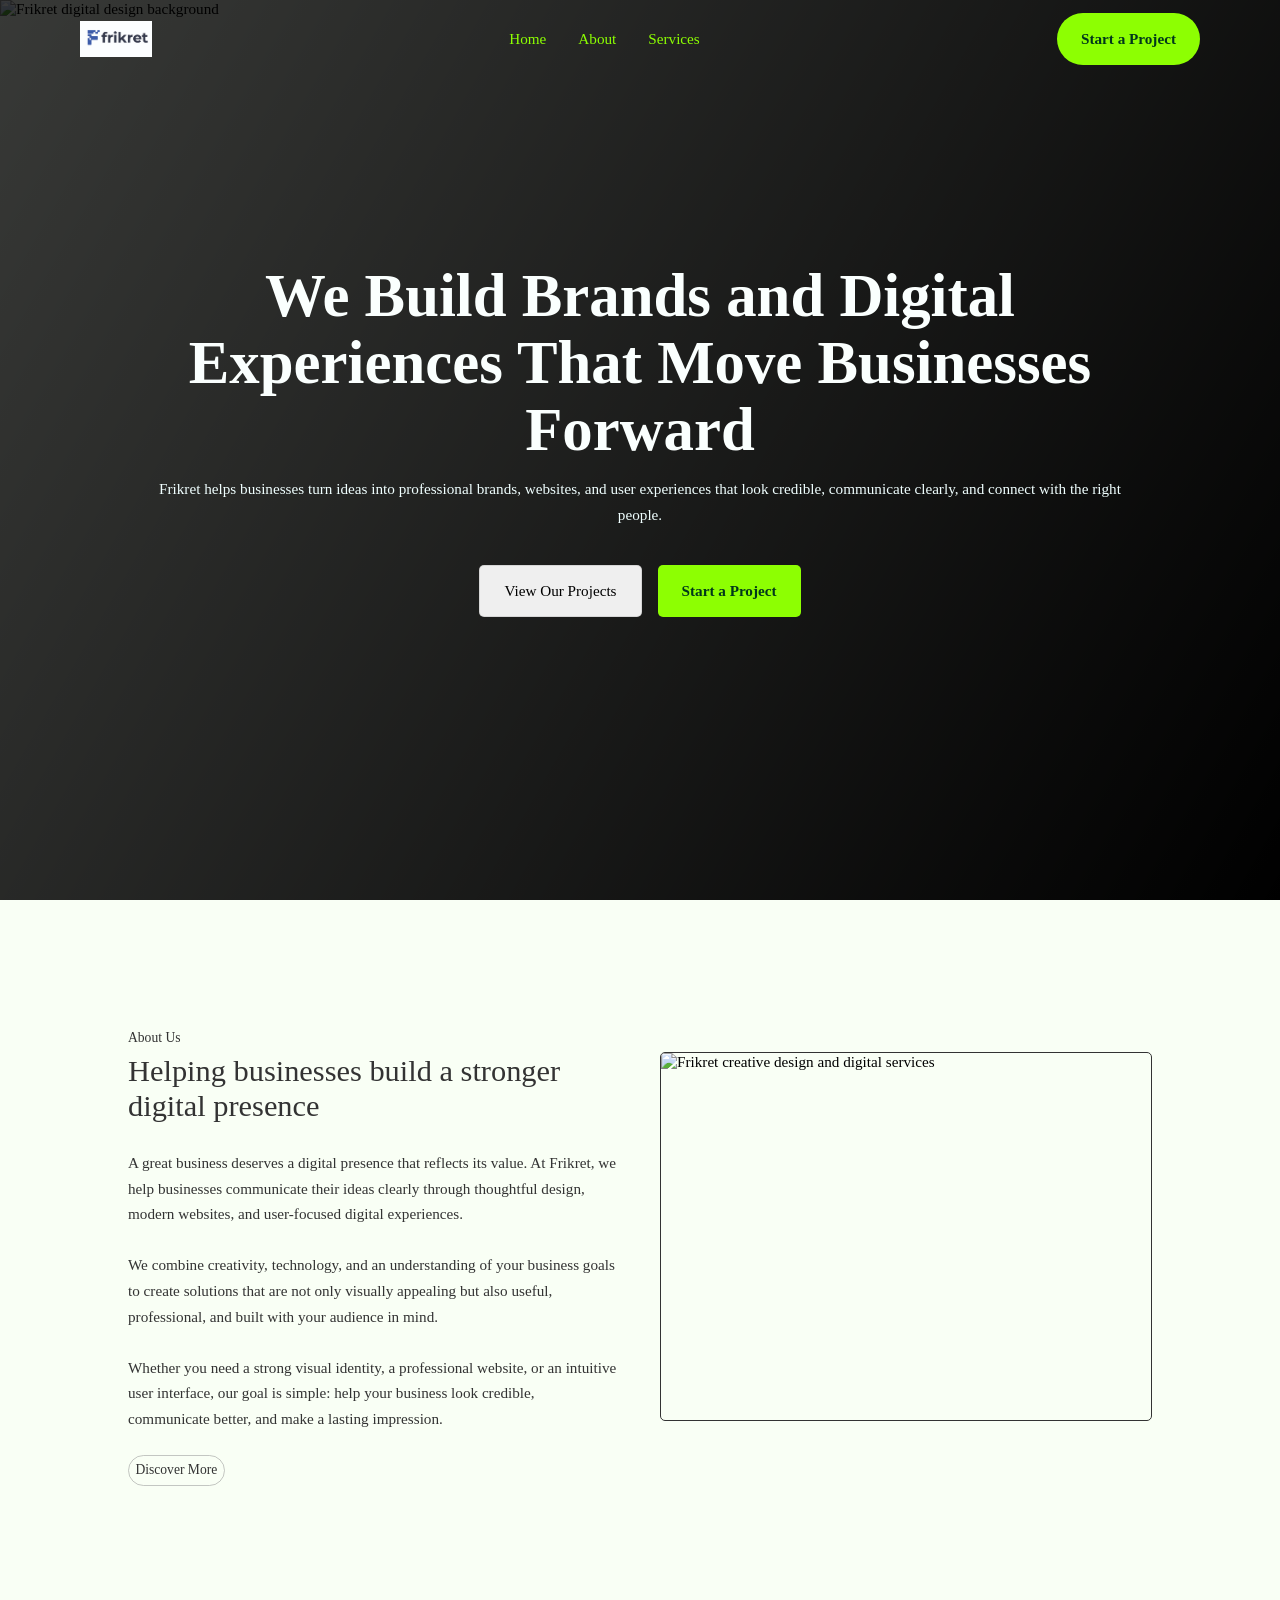
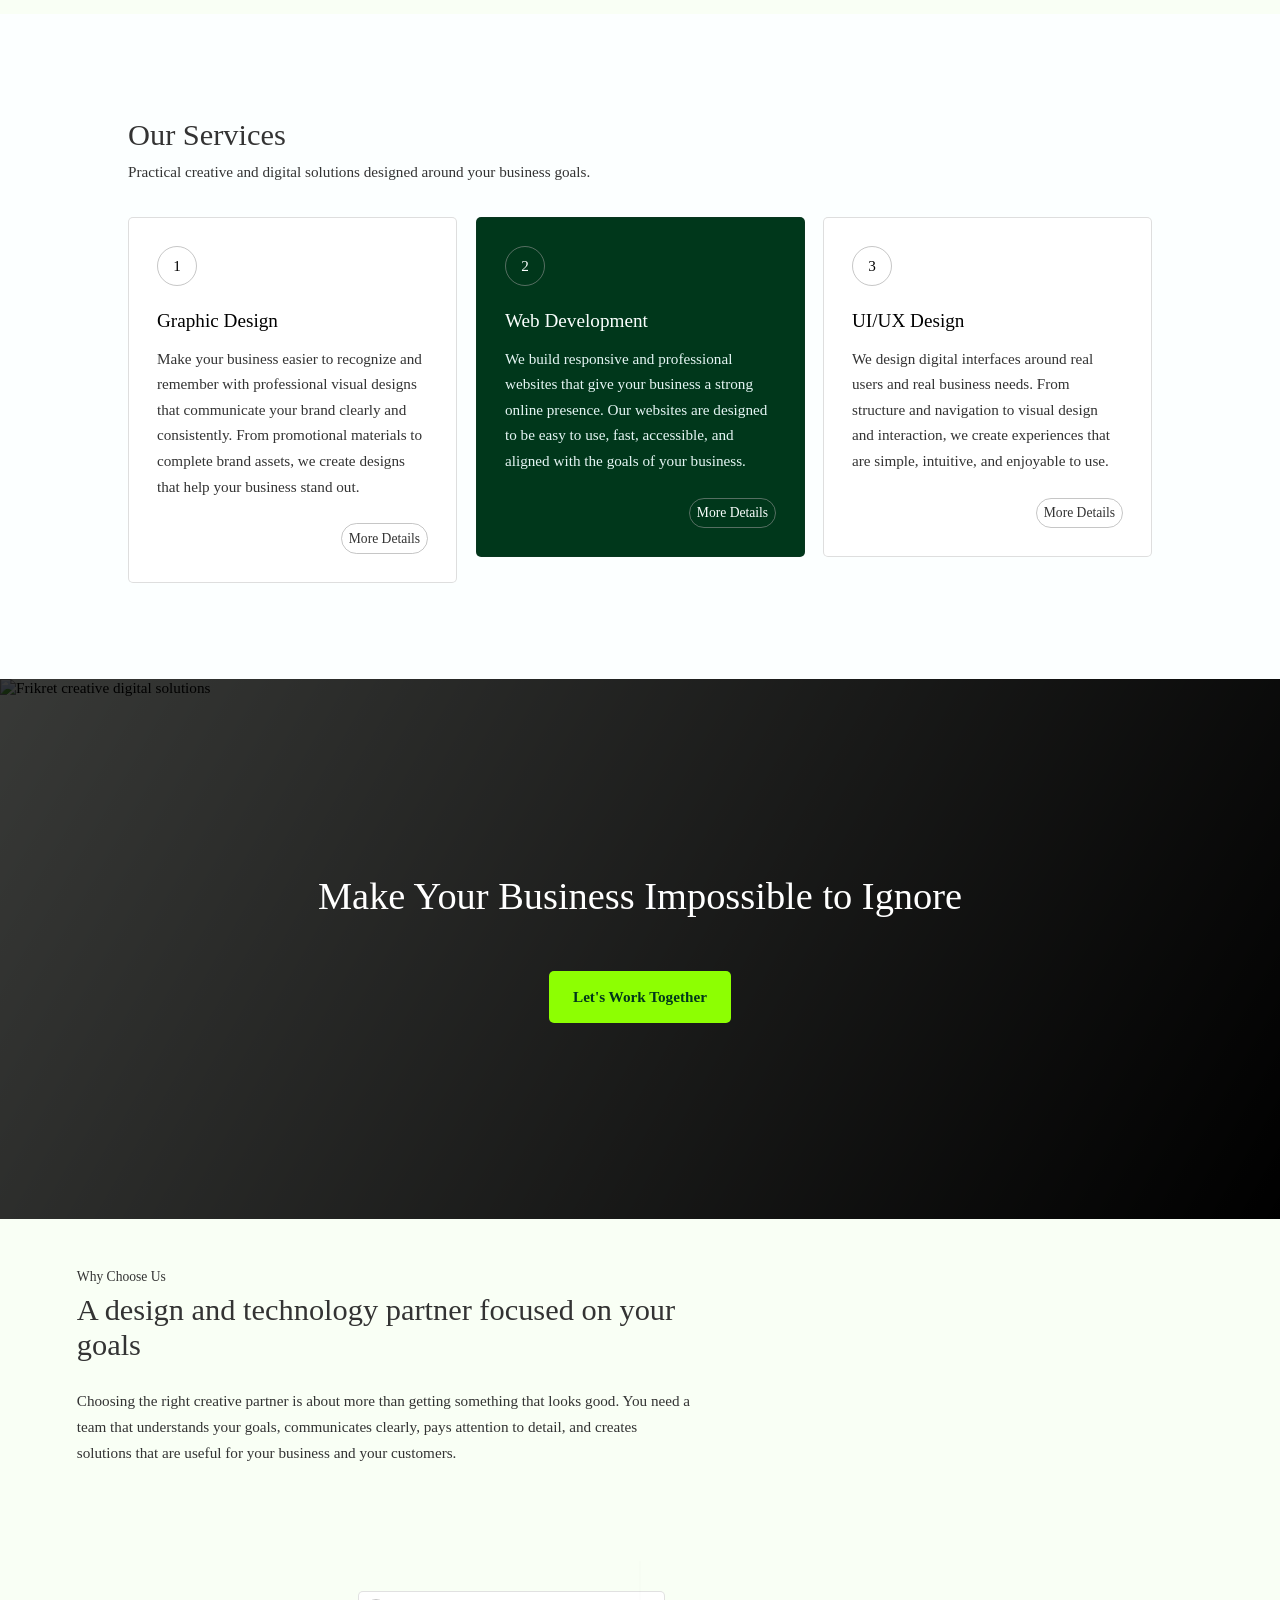
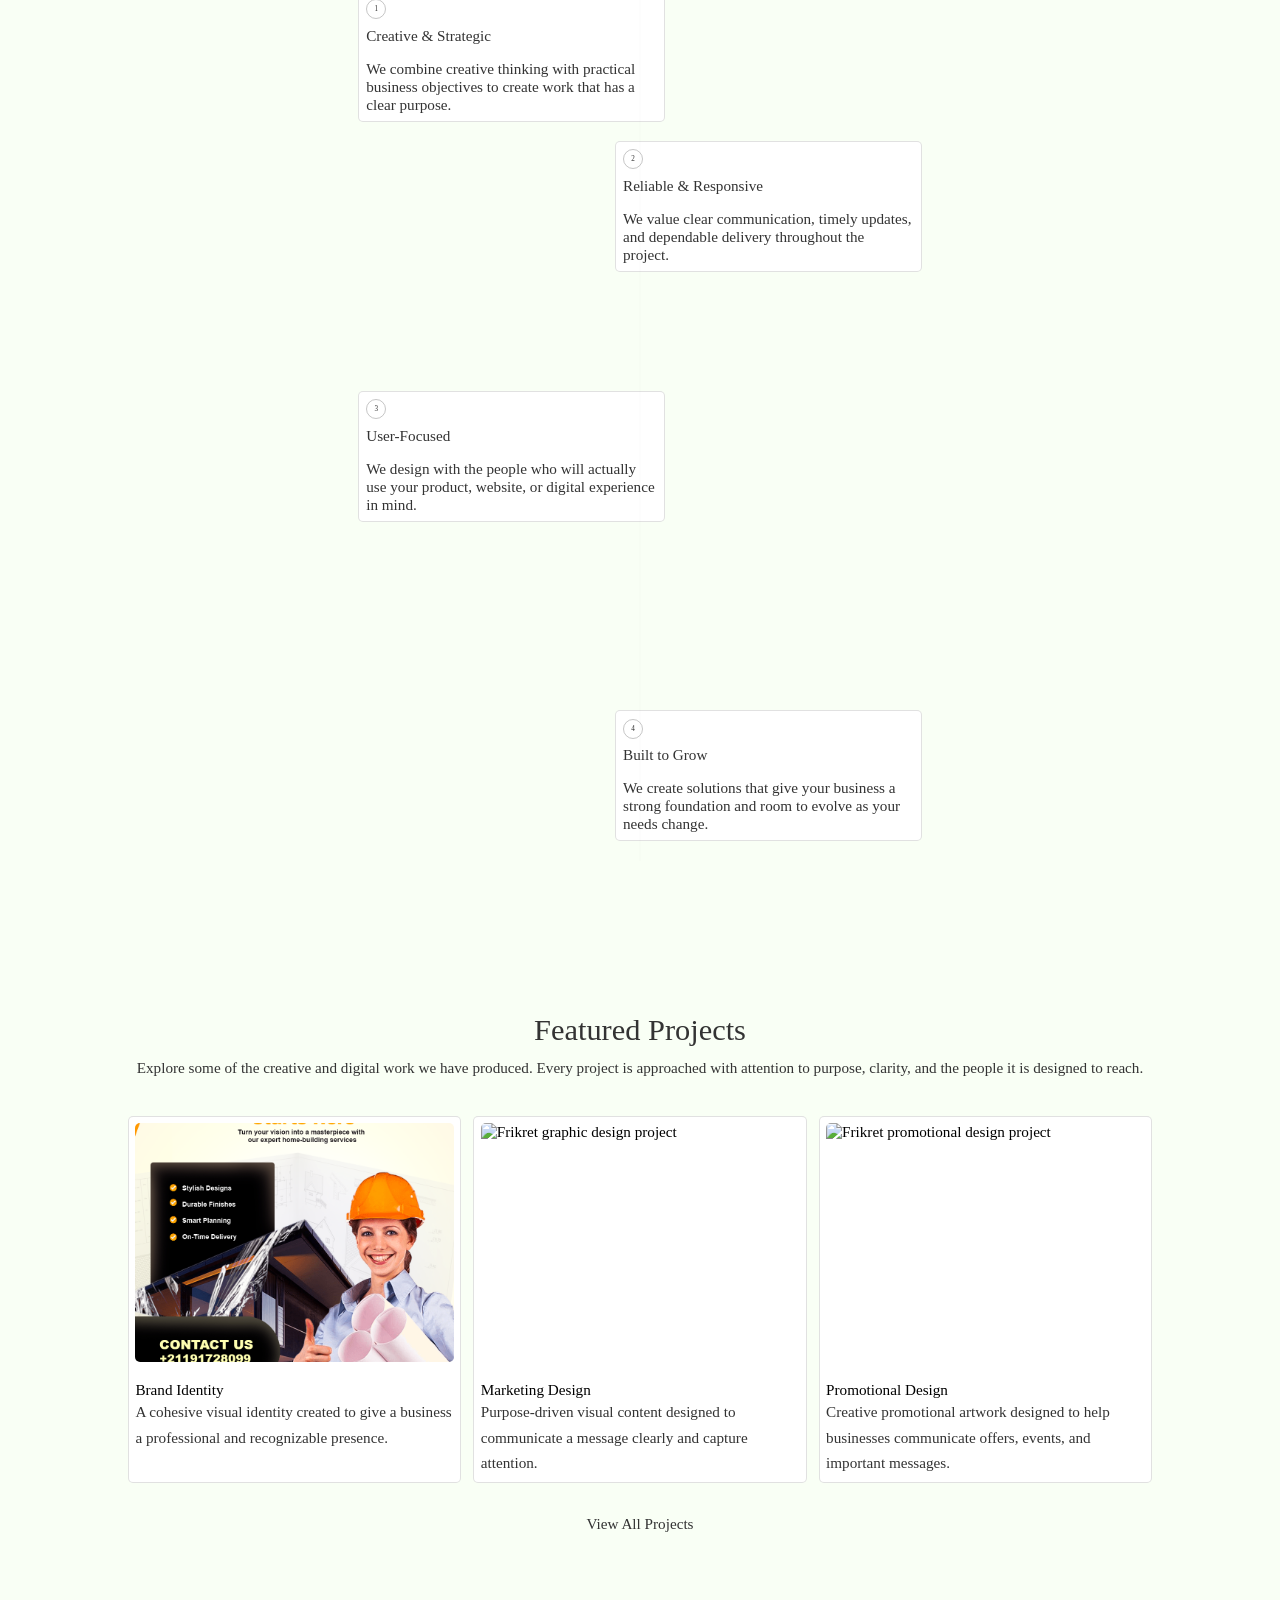
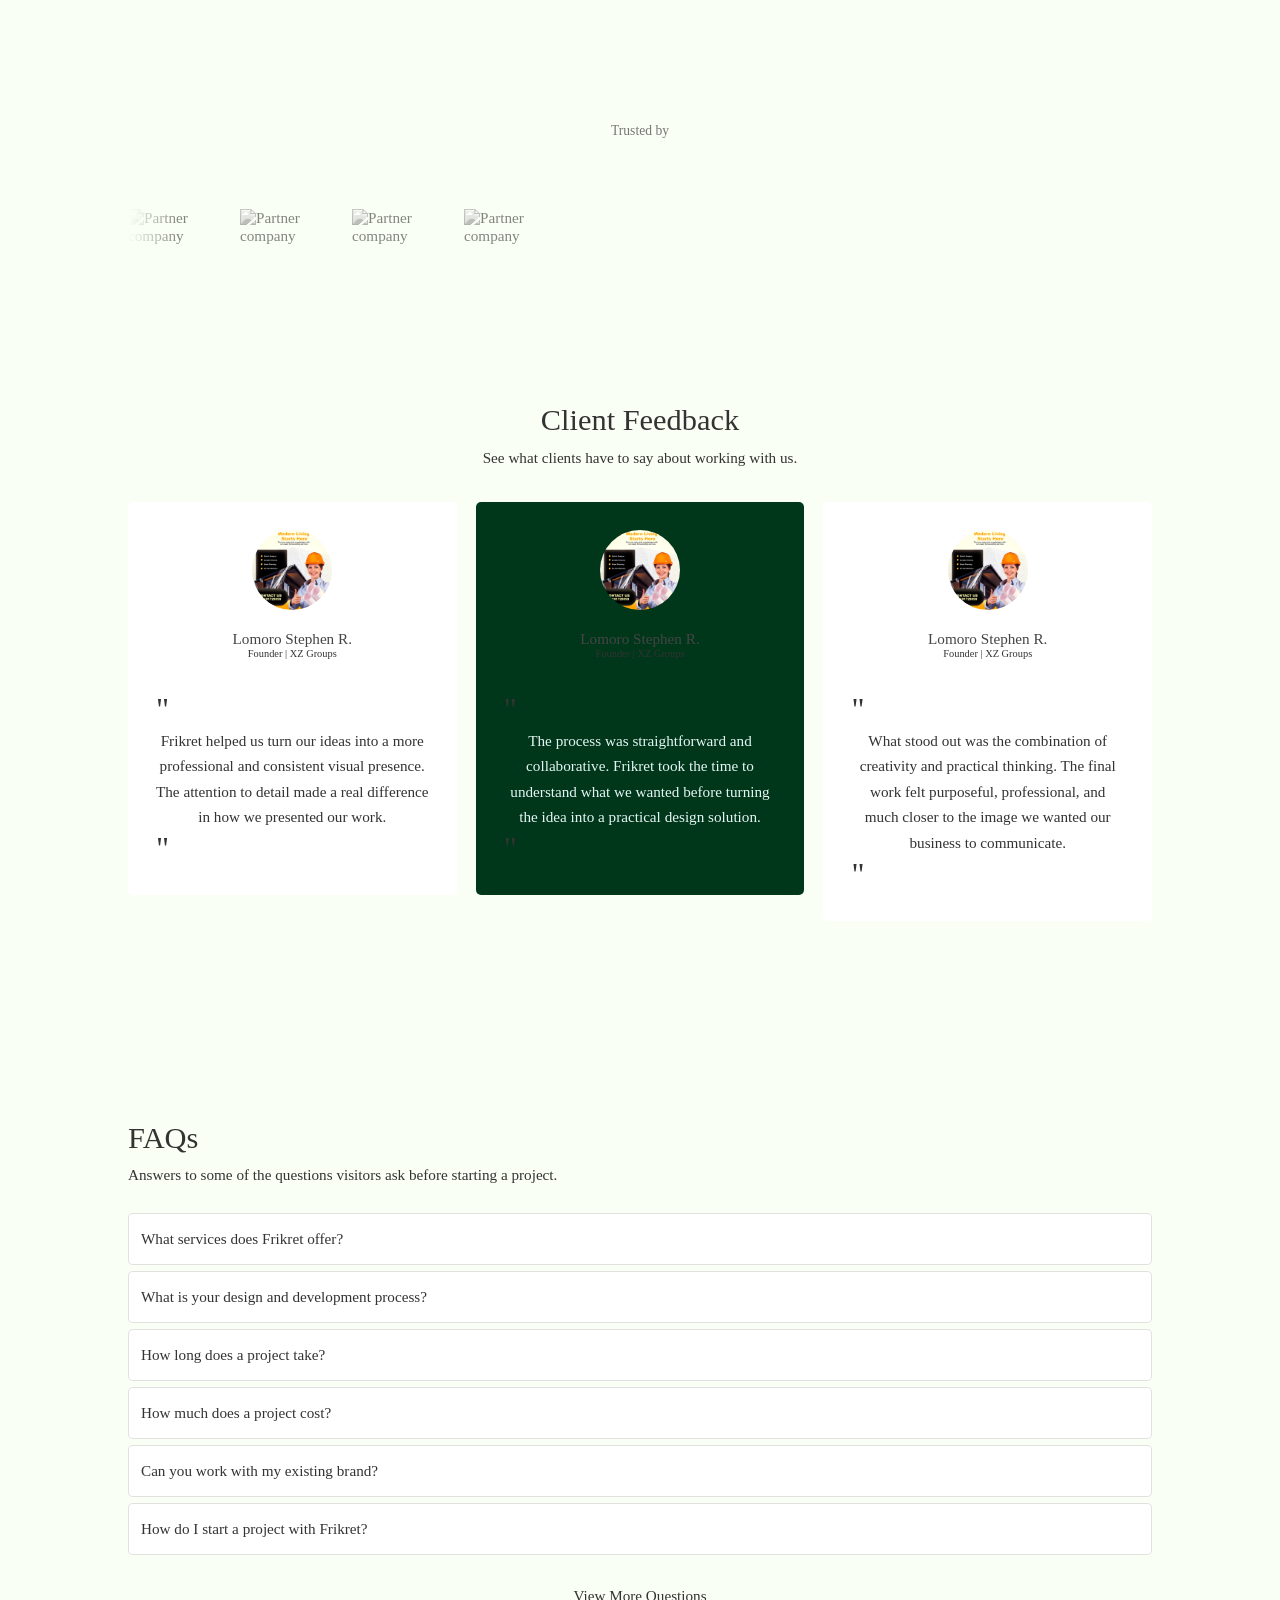
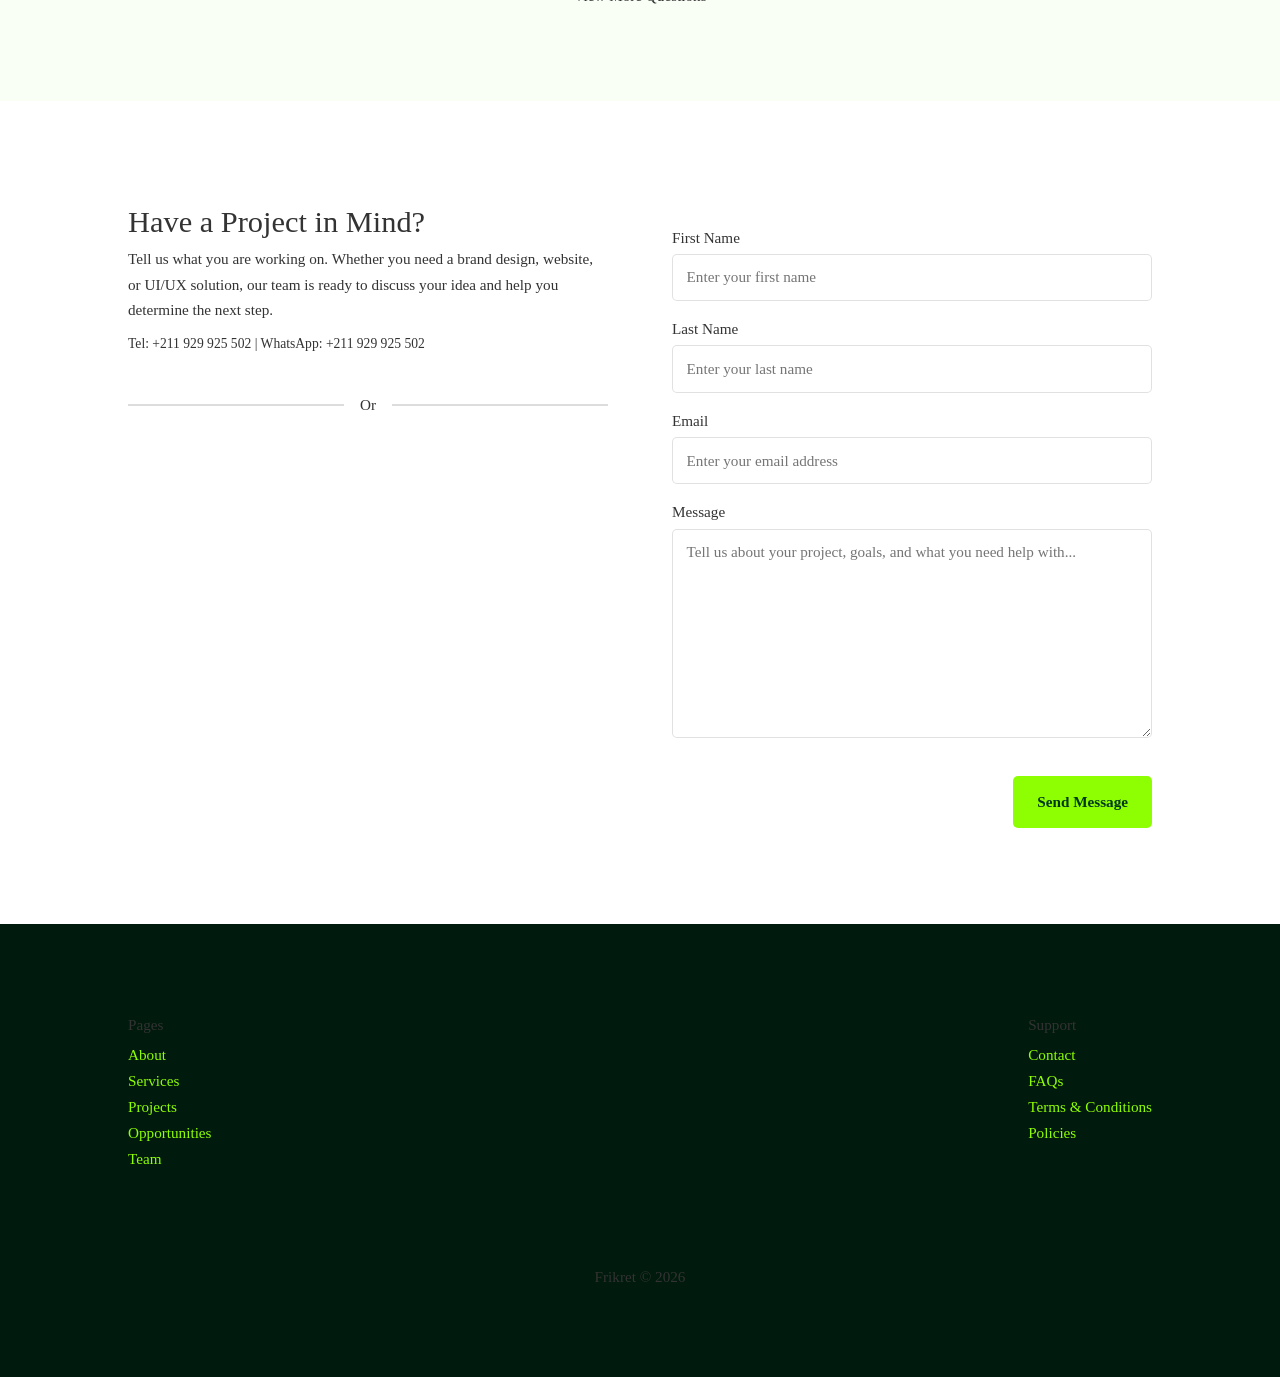
==== index.html @ 70970fc7 "first commit" ====
<!DOCTYPE html>
<html>

<head>
  <meta charset="UTF-8">
  <meta name="viewport" content="width=device-width, initial-scale=1">
  <title>Frikret | Design, Web Development & UI/UX</title>

  <link rel="stylesheet" href="assets/css/style.css">

  <link rel="stylesheet" href="https://cdnjs.cloudflare.com/ajax/libs/font-awesome/7.3.1/css/all.min.css"
    integrity="sha512-QeR2VH+lsBE5LSAe1Q5EnTBbe7XTBubt8dG93Y7gidSgdMCr8nVqKcfKAMyN96SV8KDbZVTDXChatu5G2KQGzg=="
    crossorigin="anonymous" referrerpolicy="no-referrer">

  <link rel="stylesheet" href="assets/css/loader.css">
  <link rel="stylesheet" href="assets/css/navbar.css">
</head>

<body>

  <!--------loader------>
  <div class="loader"></div>


  <!----- navbar ----->

  <header class="nav-bar">

    <div class="logo-container">
      <img src="assets/icons/logo2.jpg" alt="Frikret logo" />
    </div>

    <div class="display-none">
      <ul class="nav-links">
        <li><a href="#">Home</a></li>
        <li><a href="pages/about-page.html">About</a></li>
        <li><a href="pages/services-page.html">Services</a></li>
      </ul>
    </div>

    <div>
      <button class="nav-ctn rounded display-none" type="button"
        onclick="window.location.href='pages/contact-page.html'">
        Start a Project
      </button>
    </div>

    <!----hambuger---->

    <div class="hamburger bars">
      <div class="bar"></div>
      <div class="bar"></div>
      <div class="bar"></div>
    </div>

  </header>


  <!-----mobilemenu----->

  <aside class="mobile-sidebar">

    <div class="sidebar-content">

      <ul class="mobileNav-links">

        <li><a href="#">Home</a></li>

        <li>
          <a href="pages/about-page.html">About</a>
        </li>

        <li>
          <a href="pages/services-page.html">Services</a>
        </li>

        <li>
          <a href="pages/projects.html">Projects</a>
        </li>

        <li>
          <a href="pages/contact-page.html">Contact</a>
        </li>

      </ul>

    </div>

  </aside>


  <main>

    <!------------------------------------------------
        HERO SECTION
    ------------------------------------------------->

    <section class="hero-section">

      <div class="container hero-content">

        <h1 class="hero-title reveal-on-scroll">
          We Build Brands and Digital Experiences That Move Businesses Forward
        </h1>

        <p class="tagline reveal-on-scroll">
          Frikret helps businesses turn ideas into professional brands, websites,
          and user experiences that look credible, communicate clearly, and connect
          with the right people.
        </p>


        <!-----call to action---->

        <div class="buttons-wrapper reveal-on-scroll">

          <button class="button-with-border" type="button" onclick="window.location.href='pages/projects.html'">
            View Our Projects
          </button>

          <button class="ctn" type="button" onclick="window.location.href='pages/contact-page.html'">
            Start a Project
          </button>

        </div>

      </div>


      <div class="heroBg-wrap">
        <img src="assets/images/bg-1.png" alt="Frikret digital design background" />
      </div>

      <div class="filter"></div>

    </section>


    <!-----about section---->

    <section class="about-section">

      <div class="container about-content">

        <div>

          <div class="section-header">

            <span class="supportTitle reveal-on-scroll">
              About Us
            </span>

            <h4 class="section-title reveal-on-scroll">
              Helping businesses build a stronger digital presence
            </h4>

          </div>


          <p class="reveal-on-scroll">
            A great business deserves a digital presence that reflects its value.
            At Frikret, we help businesses communicate their ideas clearly through
            thoughtful design, modern websites, and user-focused digital experiences.

            <br><br>

            We combine creativity, technology, and an understanding of your business
            goals to create solutions that are not only visually appealing but also
            useful, professional, and built with your audience in mind.

            <br><br>

            Whether you need a strong visual identity, a professional website, or
            an intuitive user interface, our goal is simple: help your business
            look credible, communicate better, and make a lasting impression.

          </p>


          <div class="details-wrap flex flex-end reveal-on-scroll">

            <a class="viewMoreBtn" href="pages/about-page.html">
              Discover More
            </a>

          </div>

        </div>


        <div class="image-wrap reveal-on-scroll">

          <img src="assets/images/bg-3.png" alt="Frikret creative design and digital services" />

        </div>

      </div>

    </section>


    <!-------- services section------>

    <section class="services-section">

      <div class="container services-content">

        <div class="section-header">

          <h2 class="section-title reveal-on-scroll">
            Our Services
          </h2>

          <p class="reveal-on-scroll">
            Practical creative and digital solutions designed around your business goals.
          </p>

        </div>


        <div class="cards">
          <!----- SERVICE 1 ----->

          <div class="card reveal-on-scroll">

            <div class="card-header">

              <div class="number">
                1
              </div>

              <h3 class="card-title">
                Graphic Design
              </h3>

            </div>


            <div class="card-body">

              <p>
                Make your business easier to recognize and remember with professional
                visual designs that communicate your brand clearly and consistently.
                From promotional materials to complete brand assets, we create designs
                that help your business stand out.
              </p>

            </div>


            <div class="card-footer">

              <a class="viewMoreBtn" href="pages/services-page.html">
                More Details
              </a>

            </div>

          </div>


          <!----- SERVICE 2 ----->

          <div class="card reveal-on-scroll">

            <div class="card-header">

              <div class="number">
                2
              </div>

              <h3 class="card-title">
                Web Development
              </h3>

            </div>


            <div class="card-body">

              <p>
                We build responsive and professional websites that give your business
                a strong online presence. Our websites are designed to be easy to use,
                fast, accessible, and aligned with the goals of your business.
              </p>

            </div>


            <div class="card-footer">

              <a class="viewMoreBtn" href="pages/services-page.html">
                More Details
              </a>

            </div>

          </div>


          <!----- SERVICE 3 ----->

          <div class="card reveal-on-scroll">

            <div class="card-header">

              <div class="number">
                3
              </div>

              <h3 class="card-title">
                UI/UX Design
              </h3>

            </div>


            <div class="card-body">

              <p>
                We design digital interfaces around real users and real business
                needs. From structure and navigation to visual design and interaction,
                we create experiences that are simple, intuitive, and enjoyable to use.
              </p>

            </div>


            <div class="card-footer">

              <a class="viewMoreBtn" href="pages/services-page.html">
                More Details
              </a>

            </div>

          </div>


        </div>

      </div>

    </section>


    <!-----banner--------->

    <section class="banner-section">

      <div class="container banner-content">

        <h1 class="banner-title reveal-on-scroll">
          Make Your Business Impossible to Ignore
        </h1>

        <p class="banner-text reveal-on-scroll">
          Your brand, website, and digital experience should work together to
          create trust, communicate your value, and leave a lasting impression.
        </p>


        <!-----call to action---->

        <button class="ctn reveal-on-scroll" type="button" onclick="window.location.href='pages/contact-page.html'">
          Let's Work Together
        </button>

      </div>


      <div class="bannerBg-wrap">

        <img src="assets/images/bg-1.png" alt="Frikret creative digital solutions" />

      </div>

      <div class="filter"></div>

    </section>


    <!-----why section---->

    <div class="why-container">

      <div class="container">

        <div class="section-header">

          <span class="supportTitle">
            Why Choose Us
          </span>

          <h4 class="section-title">
            A design and technology partner focused on your goals
          </h4>

        </div>


        <p>
          Choosing the right creative partner is about more than getting something
          that looks good. You need a team that understands your goals, communicates
          clearly, pays attention to detail, and creates solutions that are useful
          for your business and your customers.
        </p>

      </div>

    </div>


    <section>

      <div class="container">

        <div class="why-cards">


          <div class="why-card">

            <div class="point">
              1
            </div>

            <h5>
              Creative & Strategic
            </h5>

            <small>
              We combine creative thinking with practical business objectives to
              create work that has a clear purpose.
            </small>

          </div>


          <div class="why-card">

            <div class="point">
              2
            </div>

            <h5>
              Reliable & Responsive
            </h5>

            <small>
              We value clear communication, timely updates, and dependable delivery
              throughout the project.
            </small>

          </div>


          <div class="why-card">

            <div class="point">
              3
            </div>

            <h5>
              User-Focused
            </h5>

            <small>
              We design with the people who will actually use your product,
              website, or digital experience in mind.
            </small>

          </div>


          <div class="why-card">

            <div class="point">
              4
            </div>

            <h5>
              Built to Grow
            </h5>

            <small>
              We create solutions that give your business a strong foundation
              and room to evolve as your needs change.
            </small>

          </div>


          <div class="v-line">

          </div>

        </div>

      </div>

    </section>


    <!-----featured projects---->

    <section class="featured-section section">

      <div class="container">

        <div class="section-header">

          <h2 class="section-title text-center">
            Featured Projects
          </h2>

          <p class="text-center">
            Explore some of the creative and digital work we have produced.
            Every project is approached with attention to purpose, clarity,
            and the people it is designed to reach.
          </p>

        </div>


        <div class="featured-cards">


          <!----- PROJECT 1 ----->

          <div class="featured-card">

            <div class="featured-image-wrap">

              <img src="assets/images/0000234.png" alt="Frikret brand identity project" loading="lazy" />

            </div>


            <div class="featured-card-footer">

              <h4>
                Brand Identity
              </h4>

              <p class="card-description">
                A cohesive visual identity created to give a business
                a professional and recognizable presence.
              </p>

            </div>

          </div>


          <!----- PROJECT 2 ----->

          <div class="featured-card">

            <div class="featured-image-wrap">

              <img src="assets/images/d.png" alt="Frikret graphic design project" loading="lazy" />

            </div>


            <div class="featured-card-footer">

              <h4>
                Marketing Design
              </h4>

              <p class="card-description">
                Purpose-driven visual content designed to communicate
                a message clearly and capture attention.
              </p>

            </div>

          </div>


          <!----- PROJECT 3 ----->

          <div class="featured-card">

            <div class="featured-image-wrap">

              <img src="assets/images/new-month-poster-002.jpg" alt="Frikret promotional design project"
                loading="lazy" />

            </div>


            <div class="featured-card-footer">

              <h4>
                Promotional Design
              </h4>

              <p class="card-description">
                Creative promotional artwork designed to help businesses
                communicate offers, events, and important messages.
              </p>

            </div>

          </div>


        </div>


        <div class="section-footer">

          <a href="pages/projects.html">
            View All Projects
          </a>

        </div>

      </div>

    </section>


    <!----- trusted partners ----->

    <section class="partners-section">

      <div class="container">

        <div class="section-header">

          <h3 class="sm-title text-center">
            Trusted by
          </h3>

        </div>


        <div class="logos-marquee" role="region" aria-label="Our partner companies">

          <div class="logos-track">

            <span class="company-logo">
              <img src="assets/icons/logo-1.png" alt="Partner company" loading="lazy" />
            </span>

            <span class="company-logo">
              <img src="assets/icons/logo-2.png" alt="Partner company" loading="lazy" />
            </span>

            <span class="company-logo">
              <img src="assets/icons/logo-3.png" alt="Partner company" loading="lazy" />
            </span>

            <span class="company-logo">
              <img src="assets/icons/logo-4.png" alt="Partner company" loading="lazy" />
            </span>


            <!-- Duplicate set — required for seamless looping -->

            <span class="company-logo" aria-hidden="true">
              <img src="assets/icons/logo-1.png" alt="" />
            </span>

            <span class="company-logo" aria-hidden="true">
              <img src="assets/icons/logo-2.png" alt="" />
            </span>

            <span class="company-logo" aria-hidden="true">
              <img src="assets/icons/logo-3.png" alt="" />
            </span>

            <span class="company-logo" aria-hidden="true">
              <img src="assets/icons/logo-4.png" alt="" />
            </span>

          </div>

        </div>

      </div>

    </section>


    <!----------testimonial section------>

    <section class="testmonials-section">

      <div class="container">

        <div class="section-header text-center">

          <h3 class="section-title">
            Client Feedback
          </h3>

          <p>
            See what clients have to say about working with us.
          </p>

        </div>


        <div class="testmonial-cards cards">


          <!----- TESTIMONIAL 1 ----->

          <div class="testmonial-card card">

            <div class="card-header flex justify-center direction-column items-center">

              <img class="testmonial-image" src="assets/images/0000234.png" alt="Client" loading="lazy" />

              <h3 class="client-name">
                Lomoro Stephen R.
              </h3>

              <span class="position">
                Founder | XZ Groups
              </span>

            </div>


            <div class="testmonial-card-body">

              <span class="quotes">
                "
              </span>

              <p class="text-center">
                Frikret helped us turn our ideas into a more professional
                and consistent visual presence. The attention to detail
                made a real difference in how we presented our work.
              </p>

              <span class="quotes flex flex-end">
                "
              </span>

            </div>


            <div class="card-footer">

            </div>

          </div>


          <!----- TESTIMONIAL 2 ----->

          <div class="testmonial-card card">

            <div class="card-header flex justify-center direction-column items-center">

              <img class="testmonial-image" src="assets/images/0000234.png" alt="Client" loading="lazy" />

              <h3 class="client-name">
                Lomoro Stephen R.
              </h3>

              <span class="position">
                Founder | XZ Groups
              </span>

            </div>


            <div class="testmonial-card-body">

              <span class="quotes">
                "
              </span>

              <p class="text-center">
                The process was straightforward and collaborative.
                Frikret took the time to understand what we wanted
                before turning the idea into a practical design solution.
              </p>

              <span class="quotes flex flex-end">
                "
              </span>

            </div>


            <div class="card-footer">

            </div>

          </div>


          <!----- TESTIMONIAL 3 ----->

          <div class="testmonial-card card">

            <div class="card-header flex justify-center direction-column items-center">

              <img class="testmonial-image" src="assets/images/0000234.png" alt="Client" loading="lazy" />

              <h3 class="client-name">
                Lomoro Stephen R.
              </h3>

              <span class="position">
                Founder | XZ Groups
              </span>

            </div>


            <div class="testmonial-card-body">

              <span class="quotes">
                "
              </span>

              <p class="text-center">
                What stood out was the combination of creativity and
                practical thinking. The final work felt purposeful,
                professional, and much closer to the image we wanted
                our business to communicate.
              </p>

              <span class="quotes flex flex-end">
                "
              </span>

            </div>


            <div class="card-footer">

            </div>

          </div>


        </div>

      </div>

    </section>


    <!----------faq section-------->

    <section class="faq-section section">

      <div class="container">

        <div class="section-header">

          <h3 class="section-title">
            FAQs
          </h3>

          <p>
            Answers to some of the questions visitors ask before starting a project.
          </p>

        </div>


        <div class="questions-container">


          <!----- FAQ 1 ----->

          <div class="questions-group">

            <p class="question">
              What services does Frikret offer?
            </p>

            <div class="answer">
              Frikret provides graphic design, web development, and UI/UX design.
              We help businesses create stronger visual identities, professional
              websites, and digital experiences that are easy to understand and use.
            </div>

          </div>


          <!----- FAQ 2 ----->

          <div class="questions-group">

            <p class="question">
              What is your design and development process?
            </p>

            <div class="answer">
              We begin by understanding your business, goals, audience, and
              requirements. We then plan the solution, create the design or
              development work, review it with you, make the necessary improvements,
              and prepare the final deliverables.
            </div>

          </div>


          <!----- FAQ 3 ----->

          <div class="questions-group">

            <p class="question">
              How long does a project take?
            </p>

            <div class="answer">
              Project timelines depend on the type and scope of the work.
              A simple design project may take a few days, while a complete
              website or larger digital project may require several weeks.
              We discuss the expected timeline before work begins.
            </div>

          </div>


          <!----- FAQ 4 ----->

          <div class="questions-group">

            <p class="question">
              How much does a project cost?
            </p>

            <div class="answer">
              Every project is different, so pricing depends on the scope,
              complexity, number of deliverables, and requirements. Contact us
              with your project details and we can discuss the appropriate
              solution and provide a quotation.
            </div>

          </div>


          <!----- FAQ 5 ----->

          <div class="questions-group">

            <p class="question">
              Can you work with my existing brand?
            </p>

            <div class="answer">
              Yes. We can work with your existing brand guidelines, colors,
              logo, and visual assets. We can also help improve or refresh
              your existing visual identity when needed.
            </div>

          </div>


          <!----- FAQ 6 ----->

          <div class="questions-group">

            <p class="question">
              How do I start a project with Frikret?
            </p>

            <div class="answer">
              Simply contact us and tell us what you are trying to achieve,
              what you need, and any important requirements you already have.
              We will discuss your project with you and determine the best
              way to move forward.
            </div>

          </div>


        </div>


        <div class="section-footer">

          <a href="pages/faqs.html">
            View More Questions
          </a>

        </div>

      </div>

    </section>


    <!------ contact section------->

    <section class="contact-section">

      <div class="container contact-content">

        <div class="section-header">

          <h2 class="section-title text-center">
            Have a Project in Mind?
          </h2>

          <p class="text-center">
            Tell us what you are working on. Whether you need a brand design,
            website, or UI/UX solution, our team is ready to discuss your idea
            and help you determine the next step.
          </p>


          <address class="text-center">

            Tel:
            <a href="tel:+211929925502">
              +211 929 925 502
            </a>

            |

            WhatsApp:
            <a href="https://wa.me/211929925502">
              +211 929 925 502
            </a>

          </address>


          <div class="lines">

            <div class="line"></div>

            <p>
              Or
            </p>

            <div class="line"></div>

          </div>

        </div>


        <form class="contactForm" action="" method="get" accept-charset="utf-8">


          <div class="input-control">

            <label for="firstname">
              First Name
            </label>

            <input type="text" name="firstname" id="firstname" placeholder="Enter your first name" />

          </div>


          <div class="input-control">

            <label for="lastname">
              Last Name
            </label>

            <input type="text" name="lastname" id="lastname" placeholder="Enter your last name" />

          </div>


          <div class="input-control">

            <label for="email">
              Email
            </label>

            <input type="email" name="email" id="email" placeholder="Enter your email address" />

          </div>


          <!-------message input------->

          <div class="input-control">

            <label for="message">
              Message
            </label>

            <textarea name="message" id="message" cols="30" rows="10"
              placeholder="Tell us about your project, goals, and what you need help with..."></textarea>

          </div>


          <div class="btn-wrap">

            <button class="btn contact-btn" type="submit">
              Send Message
            </button>

          </div>


        </form>

      </div>

    </section>


  </main>


  <!-------footer---------->

  <footer class="footer">

    <div class="container footer-content">


      <ul class="footer-links">

        <p>
          Pages
        </p>

        <li class="footer-link">
          <a href="pages/about-page.html">
            About
          </a>
        </li>

        <li class="footer-link">
          <a href="pages/services-page.html">
            Services
          </a>
        </li>

        <li class="footer-link">
          <a href="pages/projects.html">
            Projects
          </a>
        </li>

        <li class="footer-link">
          <a href="pages/careers.html">
            Opportunities
          </a>
        </li>

        <li class="footer-link">
          <a href="team">
            Team
          </a>
        </li>

      </ul>


      <ul class="footer-links">

        <p>
          Support
        </p>

        <li class="footer-link">
          <a href="pages/contact-page.html">
            Contact
          </a>
        </li>

        <li class="footer-link">
          <a href="pages/faqs.html">
            FAQs
          </a>
        </li>

        <li class="footer-link">
          <a href="pages/terms.html">
            Terms & Conditions
          </a>
        </li>

        <li class="footer-link">
          <a href="pages/policies.html">
            Policies
          </a>
        </li>

      </ul>


    </div>


    <div class="container flex justify-center">

      <p>
        Frikret &copy;
        <span class="year"></span>
      </p>

    </div>

  </footer>


  <!-------scripts--------->
  <script type="text/javascript" src="assets/js/navbar.js"></script>
  <script type="text/javascript" src="assets/js/scroll-animations.js"></script>
  <script src="assets/js/loader.js"></script>

  <script type="text/javascript" src="assets/js/mobileNav.js">
  </script>

  <script src="assets/js/faq.js" type="text/javascript" charset="utf-8">
  </script>


</body>

</html>
---- assets/css/style.css ----
/* =========================================================
   RESET & BASE
   ========================================================= */
*,
*::before,
*::after {
  margin: 0;
  padding: 0;
  box-sizing: border-box;
}

:root {
  --color-bg: #faffff;
  --bg-section-color: #fcffff;
  --section-bg-color: #00371b;
  --bg-color-white: #fff;
  --color-white: #fafffe;
  --color-dark: #333;
  --color-darker: #000;
  --color-text: #333;
  --color-text-white: #faffff;
  --text-color: #005529;
  --color-muted: #333;
  --color-muted-2: #777;
  --color-label: #333;
  --body-color-bg: #f9fff5;
  --color-accent: #8dff02;
  --btn-color: #00371b;
  --footer-bg-color: #001a0d;
  --color-focus: #66ff008c;
  --border-muted: 1px solid #9999994a;
  --border-muted-soft: 1px solid #99999933;

  --container-width: 92%;
  --container-max: 1320px;
  --section-padding: 3rem;
  --radius: 5px;

  --fs-body: clamp(0.9rem, 0.85rem + 0.2vw, 0.95rem);
  --fs-hero: clamp(2.2rem, 1.4rem + 4vw, 3.8rem);
  --fs-section-title: clamp(1.3rem, 1.1rem + 1vw, 2.2rem);
  --fs-banner-title: clamp(1.5rem, 1.2rem + 1.5vw, 2.85rem);
  --fs-abouthero-title: clamp(1.4rem, 1.2rem + 1vw, 1.8rem);
}

html {
  scroll-behavior: smooth;
}

body {
  background: var(--body-color-bg);
  font-size: var(--fs-body);
  -webkit-text-size-adjust: 100%;
}



img {
  max-width: 100%;
  display: block;
}

li {
  list-style: none;
}

a {
  text-decoration: none;
  color: var(--color-muted);
  font-weight: 300;
}

button {
  cursor: pointer;
  font: inherit;
}

p {
  color: var(--color-text);
  line-height: 1.6rem;
  font-weight: 300;
}

h5 {
  font-size: 0.95rem;
  color: var(--color-dark);
  font-weight: 300;
}


h4 {
  font-weight: 500;
}

/* =========================================================
   LAYOUT UTILITIES
   ========================================================= */
.container {
  width: var(--container-width);
  max-width: var(--container-max);
  margin: 0 auto;
  padding: var(--section-padding) 0;
}

.section {
  padding: 3rem 0;
}

.flex {
  display: flex;
}

.space-between {
  justify-content: space-between;
}

.items-center {
  align-items: center;
}

.flex-end {
  justify-content: flex-start;
}

.justify-center {
  justify-content: center;
}

.direction-column {
  flex-direction: column;
}

.text-center {
  text-align: center;
}

.sm-title {
  color: var(--color-muted-2);
  font-size: 0.85rem;
  font-weight: 300;
}

.section-header {
  margin-bottom: 1.6rem;
}

.section-title {
  font-weight: 400;
  font-size: var(--fs-section-title);
  margin: 0.5rem 0 0.4rem 0;
  color: var(--color-dark);
}

.section-footer {
  margin-top: 2rem;
  display: flex;
  justify-content: center;
}

.supportTitle {
  font-size: 0.85rem;
  color: var(--color-muted);
  margin-bottom: 0.8rem;
}




/* ---------- SCROLL REVEAL ---------- */
.reveal-on-scroll {
  opacity: 0;
  transform: translateY(120px);
  transition: opacity 0.7s ease, transform 0.7s ease;
  will-change: opacity, transform;
}

.reveal-on-scroll.is-visible {
  opacity: 1;
  transform: translateY(0);
}

/* stagger a heading and the paragraph right after it, when both are revealing */
h2.reveal-on-scroll+p.reveal-on-scroll {
  transition-delay: 0.08s ease all;
}

h1.reveal-on-scroll+p.reveal-on-scroll {
  transition-delay: 0.08s ease all;
}

@media (prefers-reduced-motion: reduce) {
  .reveal-on-scroll {
    opacity: 1;
    transform: none;
    transition: none;
  }

}





/* =========================================================
   BUTTONS
   ========================================================= */
.ctn,
.btn {
  display: inline-flex;
  align-items: center;
  justify-content: center;
  height: 52px;
  padding: 0.9rem 1.5rem;
  background: var(--color-accent);
  margin-top: 1.2rem;
  color: var(--btn-color);
  border: none;
  border-radius: var(--radius);
  font-weight: 600;
  text-align: center;
}

.nav-ctn {
  display: inline-flex;
  align-items: center;
  justify-content: center;
  height: 52px;
  padding: 0.9rem 1.5rem;
  background: var(--color-accent);
  color: var(--btn-color);
  border: none;
  border-radius: var(--radius);
  font-weight: 600;
  text-align: center;
}


.rounded {
  border-radius: 250px;
}

.btn {
  width: 100%;
}


.button-with-border {
  border: var(--border-muted);
  padding: 0.9rem 1.5rem;
  height: 52px;
  font-weight: 400;
  margin-top: 1.2rem;
  border-radius: var(--radius);
}

.buttons-wrapper {
  display: flex;
  flex-direction: column;
  gap: 1rem;
  width: 100%;
}

.borderBtn {
  border: var(--border-muted);
  padding: 0.4rem 0.8rem;
  border-radius: 100px;
  font-size: 0.65rem;
}

.moreBtn {
  border: 1px solid #9999998f;
  padding: 0.4rem 0.8rem;
  border-radius: 100px;
  font-size: 0.85rem;
}



/* =========================================================
   HERO
   ========================================================= */
.hero-section {
  width: 100%;
  min-height: 100svh;
  display: flex;
  justify-content: center;
  align-items: center;
  position: relative;
  padding: 0 1.25rem;
}

.hero-content {
  text-align: center;
  position: relative;
  z-index: 50;
  padding: 2rem 0;
}

.hero-title {
  font-size: var(--fs-hero);
  font-weight: 600;
  line-height: 1.1;
  color: var(--color-white);
  text-align: center;
}

.tagline {
  color: #f0ffff;
  text-align: center;
  margin-top: 0.75rem;
}

.heroBg-wrap {
  width: 100%;
  height: 100svh;
  position: absolute;
  inset: 0;
}

.heroBg-wrap img {
  width: 100%;
  height: 100%;
  object-fit: cover;
}

.filter {
  width: 100%;
  height: 100%;
  background: linear-gradient(-60deg, #000, #000000c6);
  position: absolute;
  inset: 0;
}

/* =========================================================
   ABOUT
   ========================================================= */
.about-section {
  padding: 3rem 0;
}

.about-content {
  display: flex;
  flex-direction: column;
  gap: 2rem;
}

.image-wrap {
  width: 100%;
  aspect-ratio: 4 / 3;
  border: 1px solid var(--color-muted);
  border-radius: var(--radius);
  overflow: hidden;
  margin-top: 1.5rem;
}

.image-wrap img {
  width: 100%;
  height: 100%;
  object-fit: cover;
}

/* =========================================================
   SERVICES / CARDS
   ========================================================= */
.services-section {
  background: var(--bg-section-color);
  padding: 3rem 0;
}

.cards {
  width: 100%;
  display: grid;
  grid-template-columns: 1fr;
  gap: 1.2rem;
  margin-top: 2rem;
}

.card,
.team-card {
  background: var(--bg-color-white);
  height: fit-content;
  border: 1px solid #33333329;
  border-radius: var(--radius);
  padding: 1.75rem;
}

.card:nth-child(2) {
  background: var(--btn-color);
  color: var(--color-white);
}

.card:nth-child(2) p {
  color: #f0fffff3;
}

.card:nth-child(2) .viewMoreBtn {
  color: var(--color-white);
}

.number {
  display: flex;
  justify-content: center;
  align-items: center;
  width: 40px;
  height: 40px;
  border-radius: 50px;
  border: 1px solid #9999998f;
}

.point {
  display: flex;
  justify-content: center;
  align-items: center;
  width: 20px;
  height: 20px;
  border-radius: 50px;
  border: 1px solid #9999998f;
  font-size: 0.45rem;
  margin-bottom: 0.45rem;
}

.card-title {
  margin-top: 1.5rem;
  font-weight: 300;
  font-size: 1.2rem;
  margin-bottom: 0.85rem;
}

.card-footer {
  display: flex;
  justify-content: flex-end;
}

.viewMoreBtn {
  border: 1px solid #9999998f;
  padding: 0.4rem;
  border-radius: 100px;
  margin-top: 1.5rem;
  font-size: 0.85rem;
}

/* =========================================================
   BANNER
   ========================================================= */
.banner-section {
  width: 100%;
  display: flex;
  justify-content: center;
  align-items: center;
  min-height: 40vh;
  position: relative;
  padding: 2rem 1.25rem;
}

.banner-content {
  text-align: center;
  position: relative;
  z-index: 50;
}

.banner-title {
  font-size: var(--fs-banner-title);
  font-weight: 400;
  color: #fff;
}

.banner-text {
  color: #f0ffff;
  margin-top: 0.5rem;
}

.bannerBg-wrap {
  width: 100%;
  height: 100%;
  position: absolute;
  inset: 0;
}

.bannerBg-wrap img {
  width: 100%;
  height: 100%;
  object-fit: cover;
}

/* =========================================================
   PROJECTS
   ========================================================= */
.projects-tabs {
  padding: 3rem 0;
}

.project-title {
  font-weight: 300;
  font-size: 1.2rem;
  color: var(--color-muted);
}

.tabs-btns {
  display: flex;
  flex-wrap: wrap;
  gap: 0.4rem;
  justify-content: center;
  align-items: center;
}

.projects-section {
  width: 100%;
  height: fit-content;
  padding-block: 0.8rem;
}

.projects .section-header {
  margin-bottom: 0.8rem;
}

.projects .section-title {
  font-size: 0.9rem;
  color: var(--color-muted);
  margin: 0;
}

.project-cards {
  height: fit-content;
  display: grid;
  grid-template-columns: repeat(2, 1fr);
  gap: 0.4rem;
}

.project-card {
  height: fit-content;
  border: 1px solid #9999994f;
  aspect-ratio: 1 / 1;
  overflow: hidden;
}

.project-card img {
  width: 100%;
  height: 100%;
  object-fit: cover;
  cursor: pointer;
}

/* =========================================================
   WHY SECTION
   ========================================================= */
.why-cards {
  width: 100%;
  position: relative;
  min-height: 70vh;
  padding: 3rem 0;
}

.why-card {
  width: 48%;
  height: fit-content;
  position: absolute;
  background: #fff;
  font-size: 0.95rem;
  padding: 0.45rem;
  border: var(--border-muted);
  border-radius: var(--radius);
  color: var(--color-muted);
}

.why-card:nth-child(1) {
  left: 0;
  top: 0;
}

.why-card:nth-child(2) {
  right: 0;
  top: 25%;
}

.why-card:nth-child(3) {
  left: 0;
  top: 50%;
}

.why-card:nth-child(4) {
  right: 0;
  bottom: 0;
}

.why-card h5 {
  margin-bottom: 0.95rem;
}

.why-card small {
  color: var(--color-muted);
  font-weight: 300;
  font-size: 0.95rem;
}

.v-line {
  width: 1px;
  height: 100%;
  background: #9999990d;
  position: absolute;
  top: 0;
  left: 50%;
  transform: translateX(-50%);
}

/* =========================================================
   FEATURED / PROJECT SHOWCASE
   ========================================================= */
.featured-cards {
  display: grid;
  grid-template-columns: 1fr;
  gap: 0.75rem;
}

.featured-card {
  background: #fff;
  padding: 0.4rem;
  border: var(--border-muted);
  border-radius: var(--radius);
  margin-top: 10px;
}

.featured-image-wrap {
  width: 100%;
  aspect-ratio: 4 / 3;
  border-radius: var(--radius);
  overflow: hidden;
}

.featured-image-wrap img {
  width: 100%;
  height: 100%;
  object-fit: cover;
}

.featured-card-footer {
  margin-top: 1.2rem;
}

/* =========================================================
   PARTNERS / LOGOS MARQUEE
   ========================================================= */
.partners-section {
  color: var(--color-dark);
  width: 100%;
  padding: 2rem 0;
}

.company-logos {
  display: flex;
  flex-wrap: wrap;
  gap: 0.45rem;
}

.company-logo {
  width: 64px;
  height: 64px;
  flex: 0 0 auto;
  display: flex;
  align-items: center;
  justify-content: center;
}

.company-logo img {
  height: 32px;
  width: auto;
  object-fit: contain;
  filter: grayscale(100%);
  opacity: 0.6;
  transition: filter 0.3s ease, opacity 0.3s ease;
}

.company-logo img:hover {
  filter: grayscale(0%);
  opacity: 1;
}

.logos-marquee {
  --gap: 2rem;
  --speed: 30s;

  position: relative;
  overflow: hidden;
  width: 100%;
  padding: 1.5rem 0;
  mask-image: linear-gradient(to right, transparent 0, #000 5%, #000 95%, transparent 100%);
  -webkit-mask-image: linear-gradient(to right, transparent 0, #000 5%, #000 95%, transparent 100%);
}

.logos-track {
  display: flex;
  align-items: center;
  gap: var(--gap);
  width: max-content;
  animation: scroll-marquee var(--speed) linear infinite;
}

.logos-marquee:hover .logos-track {
  animation-play-state: paused;
}

@keyframes scroll-marquee {
  from {
    transform: translateX(0);
  }

  to {
    transform: translateX(calc(-50% - var(--gap) / 2));
  }
}

@media (prefers-reduced-motion: reduce) {
  .logos-track {
    animation: none;
  }

  .logos-marquee {
    overflow-x: auto;
  }
}

/* =========================================================
   CONTACT
   ========================================================= */
.contact-section {
  padding: 3rem 0;
  background: var(--bg-color-white);
}

.input-control {
  margin-bottom: 1.2rem;
  display: flex;
  flex-direction: column;
  gap: 0.45rem;
}

input,
textarea {
  padding: 0.85rem;
  width: 100%;
  border-radius: var(--radius);
  border: var(--border-muted);
  font: inherit;
}

input:focus,
textarea:focus {
  border: none;
  outline: 2px solid var(--color-focus);
}

textarea {
  resize: vertical;
  min-height: 160px;
}

label {
  color: var(--color-label);
  font-weight: 300;
  font-size: 0.95rem;
}

form {
  margin-top: 2rem;
}

.lines {
  display: flex;
  justify-content: center;
  align-items: center;
  margin: 2rem 0;
  gap: 1rem;
}

.line {
  height: 2px;
  width: 45%;
  background: #ddd;
}

address {
  color: var(--color-muted);
  font-size: 0.85rem;
  margin: 0.85rem 0;
  font-style: normal;
}

/* =========================================================
   ABOUT PAGE HERO
   ========================================================= */
.abouthero-section {
  width: 100%;
  display: flex;
  justify-content: center;
  align-items: center;
  min-height: 40vh;
  position: relative;
  padding: 0 1.25rem;
}

.abouthero-content {
  text-align: center;
  position: relative;
  z-index: 50;
}

.abouthero-title {
  font-size: var(--fs-abouthero-title);
  font-weight: 400;
  color: var(--color-white);
}

.aboutheroBg-wrap {
  width: 100%;
  height: 100%;
  position: absolute;
  inset: 0;
}

.aboutheroBg-wrap img {
  width: 100%;
  height: 100%;
  object-fit: cover;
}

.team-card {
  border: none;
}

.team-card h3 {
  color: #444;
  font-weight: 300;
  font-size: 0.95rem;
  margin-top: 1.2rem;
}

.team-card .position {
  font-size: 0.65rem;
  color: var(--color-muted);
}

.teamMember-image {
  width: 80px;
  height: 80px;
  border-radius: 100px;
  object-fit: cover;
}

/* =========================================================
     TESTIMONIALS
   ========================================================= */
.testmonials-section {
  padding: 3rem 0;
}

.testmonial-card {
  border: none;
}

.testmonial-card h3 {
  color: #444;
  font-weight: 300;
  font-size: 0.95rem;
  margin-top: 1.2rem;
}

.testmonial-card .position {
  font-size: 0.65rem;
  color: var(--color-muted);
}

.testmonial-image {
  width: 80px;
  height: 80px;
  border-radius: 100px;
  object-fit: cover;
}

.testmonial-card-body {
  margin-top: 2rem;
}

.testmonial-card-body p {
  color: var(--color-text);
  font-weight: 300;
  font-size: 0.95rem;
}

.quotes {
  font-size: 2rem;
  color: var(--color-muted);
  font-weight: 300;
}

/* =========================================================
   FAQ
   ========================================================= */
.questions-container {
  display: grid;
  grid-template-columns: 1fr;
  gap: 0.4rem;
}

.question {
  background: #fff;
  border: var(--border-muted);
  padding: 0.75rem;
  border-radius: var(--radius);
}

.answer {
  display: none;
  color: var(--color-label);
  font-weight: 300;
  font-size: 0.95rem;
  padding: 0.4rem 0;
}

.answer.active {
  display: flex;
}

/* =========================================================
   FOOTER
   ========================================================= */
.footer {
  height: fit-content;
  background: var(--footer-bg-color);
  padding: 2.5rem 0;
}

.footer-content {
  display: flex;
  flex-direction: column;
  gap: 2rem;
}

.footer-links {
  display: flex;
  flex-direction: column;
  gap: 0.5rem;
}

.footer-link a {
  color: var(--color-accent);
}

.isActive {
  background: var(--btn-color);
  color: var(--color-accent);
}

/* =========================================================
   IMAGE MODAL
   ========================================================= */
.image-modal {
  display: none;
  position: fixed;
  inset: 0;
  background: rgba(0, 0, 0, 0.85);
  z-index: 1000;
  justify-content: center;
  align-items: center;
  padding: 1.5rem;
}

.image-modal.active {
  display: flex;
}

.modal-content-wrap {
  max-width: 90%;
  max-height: 90%;
  position: relative;
}

.modal-content {
  display: block;
  margin: 0 auto;
  max-width: 100%;
  max-height: 90vh;
  border-radius: 8px;
  box-shadow: 0 10px 40px rgba(0, 0, 0, 0.5);
}

.modal-close {
  position: absolute;
  top: -2.5rem;
  right: 0;
  color: var(--color-white);
  font-size: 2.2rem;
  font-weight: bold;
  line-height: 1;
  cursor: pointer;
}

.modal-close:hover {
  color: #ccc;
}

/* =========================================================
   BREAKPOINT: small phones landscape / large phones (480px+)
   ========================================================= */
@media (min-width: 480px) {
  .cards {
    grid-template-columns: repeat(2, 1fr);
  }

  .buttons-wrapper {
    flex-direction: row;
  }
}

/* =========================================================
   BREAKPOINT: tablets (640px+)
   ========================================================= */
@media (min-width: 640px) {
  .featured-cards {
    grid-template-columns: repeat(2, 1fr);
  }

  .footer-content {
    flex-direction: row;
    justify-content: space-between;
  }
}

/* =========================================================
   BREAKPOINT: small laptops / large tablets (768px+)
   ========================================================= */
@media (min-width: 768px) {
  .container {
    width: 88%;
  }

  .about-content {
    display: grid;
    grid-template-columns: repeat(2, 1fr);
    gap: 2.5rem;
  }

  .cards {
    grid-template-columns: repeat(3, 1fr);
  }

  .project-cards {
    grid-template-columns: repeat(3, 1fr);
  }

  .lines {
    margin: 2.5rem 0;
  }
}

/* =========================================================
   BREAKPOINT: desktop (1024px+)
   ========================================================= */
@media (min-width: 1024px) {
  .container {
    width: 85%;
  }

  .flex-end {
    justify-content: flex-start;
  }

  .why-container {
    width: 60%;
    margin: 0 auto;
    margin-left: 0;
  }

  .about-section {
    padding: 5rem 0;
  }

  .hero-content {
    padding: 0;
  }

  .banner-section {
    min-height: 60vh;
  }

  .projects-tabs {
    padding: 4rem 0;
  }

  .project-cards {
    grid-template-columns: repeat(4, 1fr);
    gap: 0.4rem;
  }

  /* Original desktop values from the source file, unchanged. */
  .why-cards {
    height: 100vh;
    min-height: 0;
  }

  .why-card {
    width: 30%;
  }

  .why-card:nth-child(1) {
    left: 230px;
    top: 30px;
  }

  .why-card:nth-child(2) {
    right: 230px;
    top: 180px;
  }

  .why-card:nth-child(3) {
    left: 230px;
    top: 430px;
  }

  .why-card:nth-child(4) {
    right: 230px;
    bottom: 20px;
  }

  .featured-cards {
    grid-template-columns: repeat(3, 1fr);
  }

  .partners-section {
    height: 30vh;
    padding: 2.85rem 0;
  }

  .company-logo {
    width: 80px;
    height: 80px;
  }

  .company-logo img {
    height: 40px;
  }

  .buttons-wrapper {
    align-items: center;
    justify-content: center;
    padding: 1.2rem;
  }

  .contact-content {
    display: grid;
    grid-template-columns: repeat(2, 1fr);
    gap: 4rem;
  }

  .contact-content .btn-wrap {
    display: flex;
    justify-content: flex-end;
  }

  .contact-btn {
    width: fit-content;
    justify-self: end;
  }

  .contact-content .text-center {
    text-align: start;
  }
}

/* =========================================================
   BREAKPOINT: large desktop (1280px+)
   ========================================================= */
@media (min-width: 1280px) {
  .container {
    width: 80%;
  }
}
---- assets/css/loader.css ----
/*----- page loader -----*/
.loader {
  position: fixed;
  inset: 0;
  width: 100%;
  height: 100vh;
  background: #FAFFFF;
  display: flex;
  justify-content: center;
  align-items: center;
  z-index: 99999;
  opacity: 1;
  visibility: visible;
  transition: opacity 0.5s ease, visibility 0.5s ease;
}

.loader::after {
  content: "";
  width: 48px;
  height: 48px;
  border: 3px solid #9999994A;
  border-top-color: var(--color-accent);
  border-radius: 50%;
  animation: loader-spin 0.8s linear infinite;
}

.loader.loader-hidden {
  opacity: 0;
  visibility: hidden;
  pointer-events: none;
}

@keyframes loader-spin {
  to {
    transform: rotate(360deg);
  }
}

/* Prevent scroll flicker/jump while loader is visible */
body.loading {
  overflow: hidden;
}

/* Respect reduced motion preference */
@media (prefers-reduced-motion: reduce) {
  .loader::after {
    animation: none;
    border-top-color: #9999994A;
  }
}
---- assets/css/navbar.css ----
.nav-bar {
    width: 100%;
    height: fit-content;
    padding: 0.8rem 5rem;

    background-color: transparent;
    position: fixed;
    z-index: 8888;
    display: flex;
    justify-content: space-between;
    align-items: center;
}

.nav-bar.is-scrolled .nav-links li a {
    color: var(--text-color);
}

/* state applied by JS once user scrolls past threshold */
.nav-bar.is-scrolled {
    background: rgba(255, 255, 255, 0.88);
    backdrop-filter: blur(10px);
    border-bottom: 1px solid #33333320;
    color: var(--text-color);
}

.bars {
    height: fit-content;
    width: fit-content;
    padding: 0.2rem;
    display: flex;
    flex-direction: column;
    gap: 6px;
    border: 1px solid #999;
    border-radius: 5px;
}

.bar {
    width: 30px;
    height: 4px;
    background: #333;


}




.logo-container {
    height: 36px;
    width: 72px;
}

.logo-container img {
    width: 100%;
    height: 100%;
    object-fit: cover;
}

.nav-bar .nav-links {
    display: flex;
    align-items: flex-end;
    gap: 2rem;
}

.nav-bar .nav-links li a {
    color: var(--color-accent);
}

.display-none {
    display: none;
}


.mobile-sidebar {
    position: fixed;
    top: 0;
    left: -100%;
    width: 80%;
    height: 100vh;
    background: #FFFFFF;
    transition: 0.5s ease;
    padding: 2.6rem;
    z-index: 9999;
}

.mobile-sidebar.active {
    left: 0;
}

.mobileNav-links {
    display: flex;
    flex-direction: column;
    gap: 2rem;
}

.mobileNav-links li a {
    color: #858585;
}


/*----- responsive: tablet & up -----*/
@media (min-width: 640px) {}

@media (min-width: 768px) {}

@media (min-width: 1024px) {

    header {
        padding-left: 6rem;
        padding-right: 6rem;
    }

    .display-none {
        display: flex;
    }

    .bars {
        display: none;
    }
}
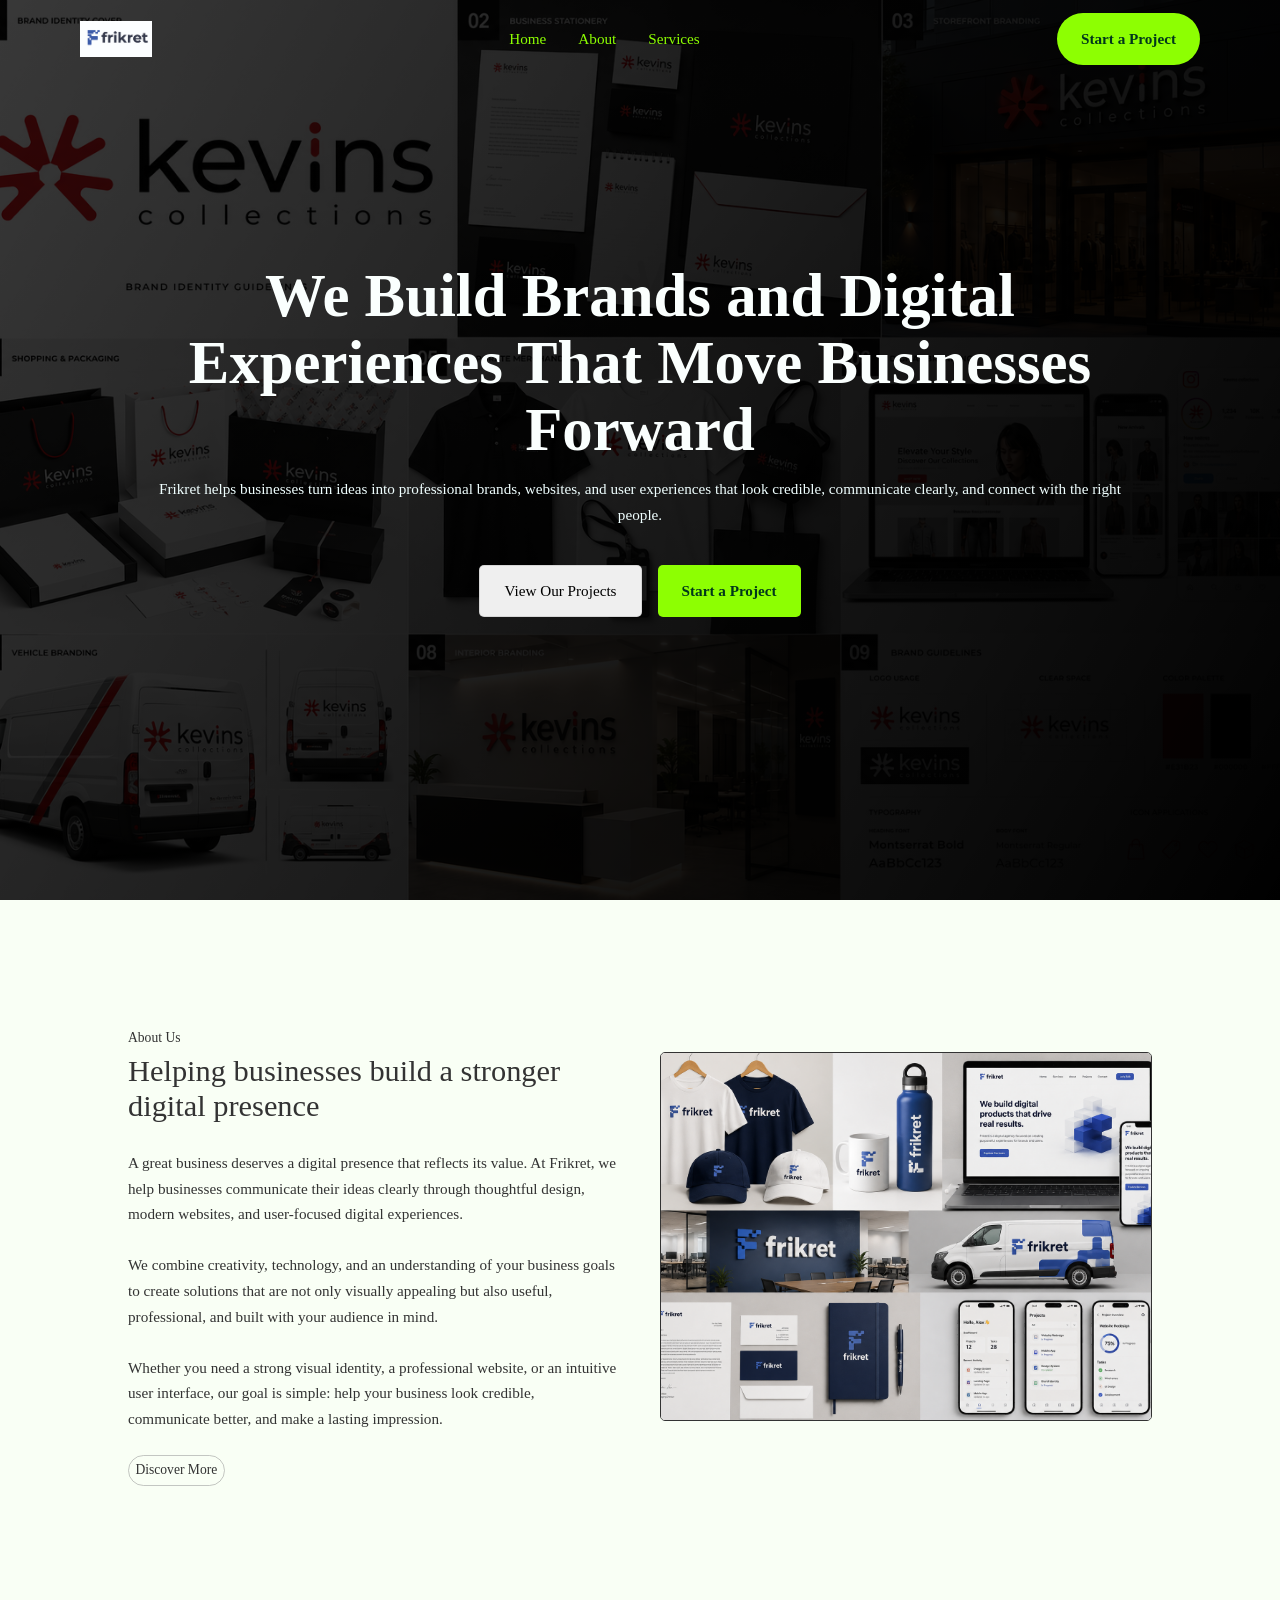
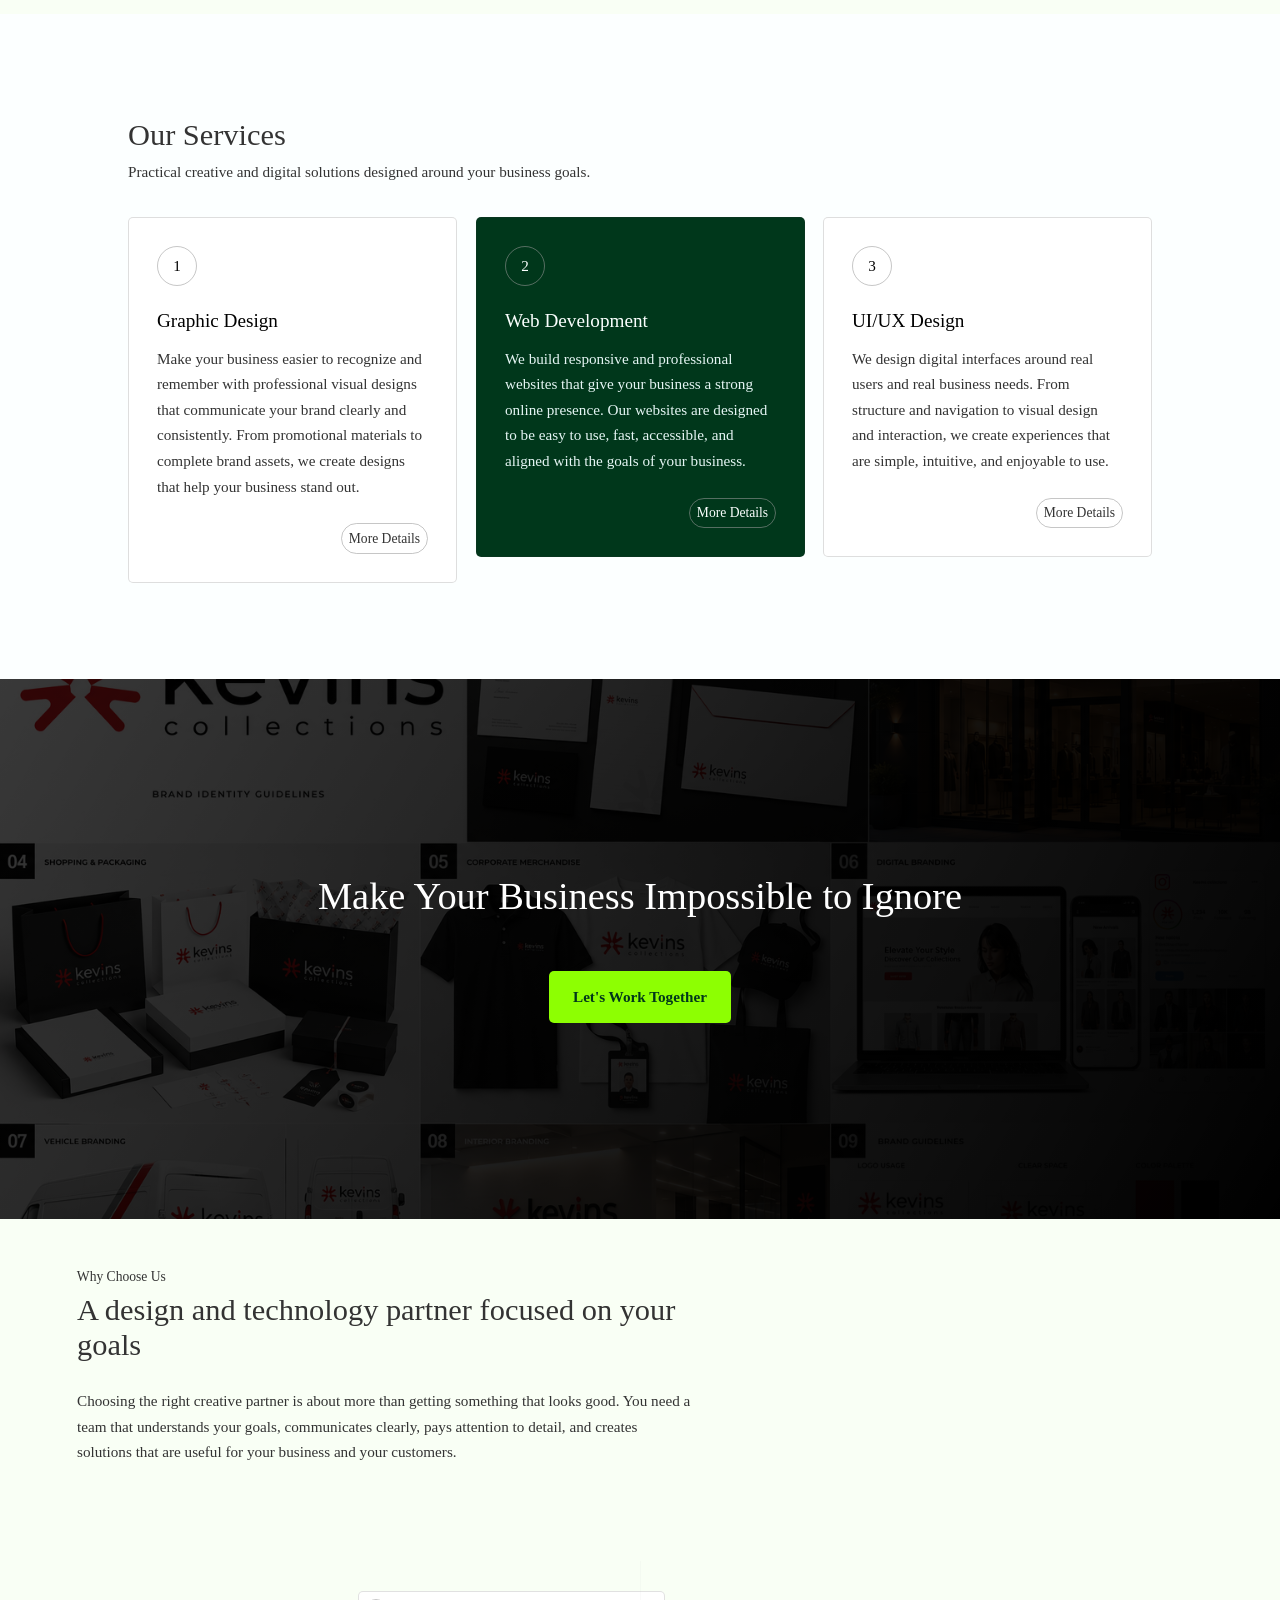
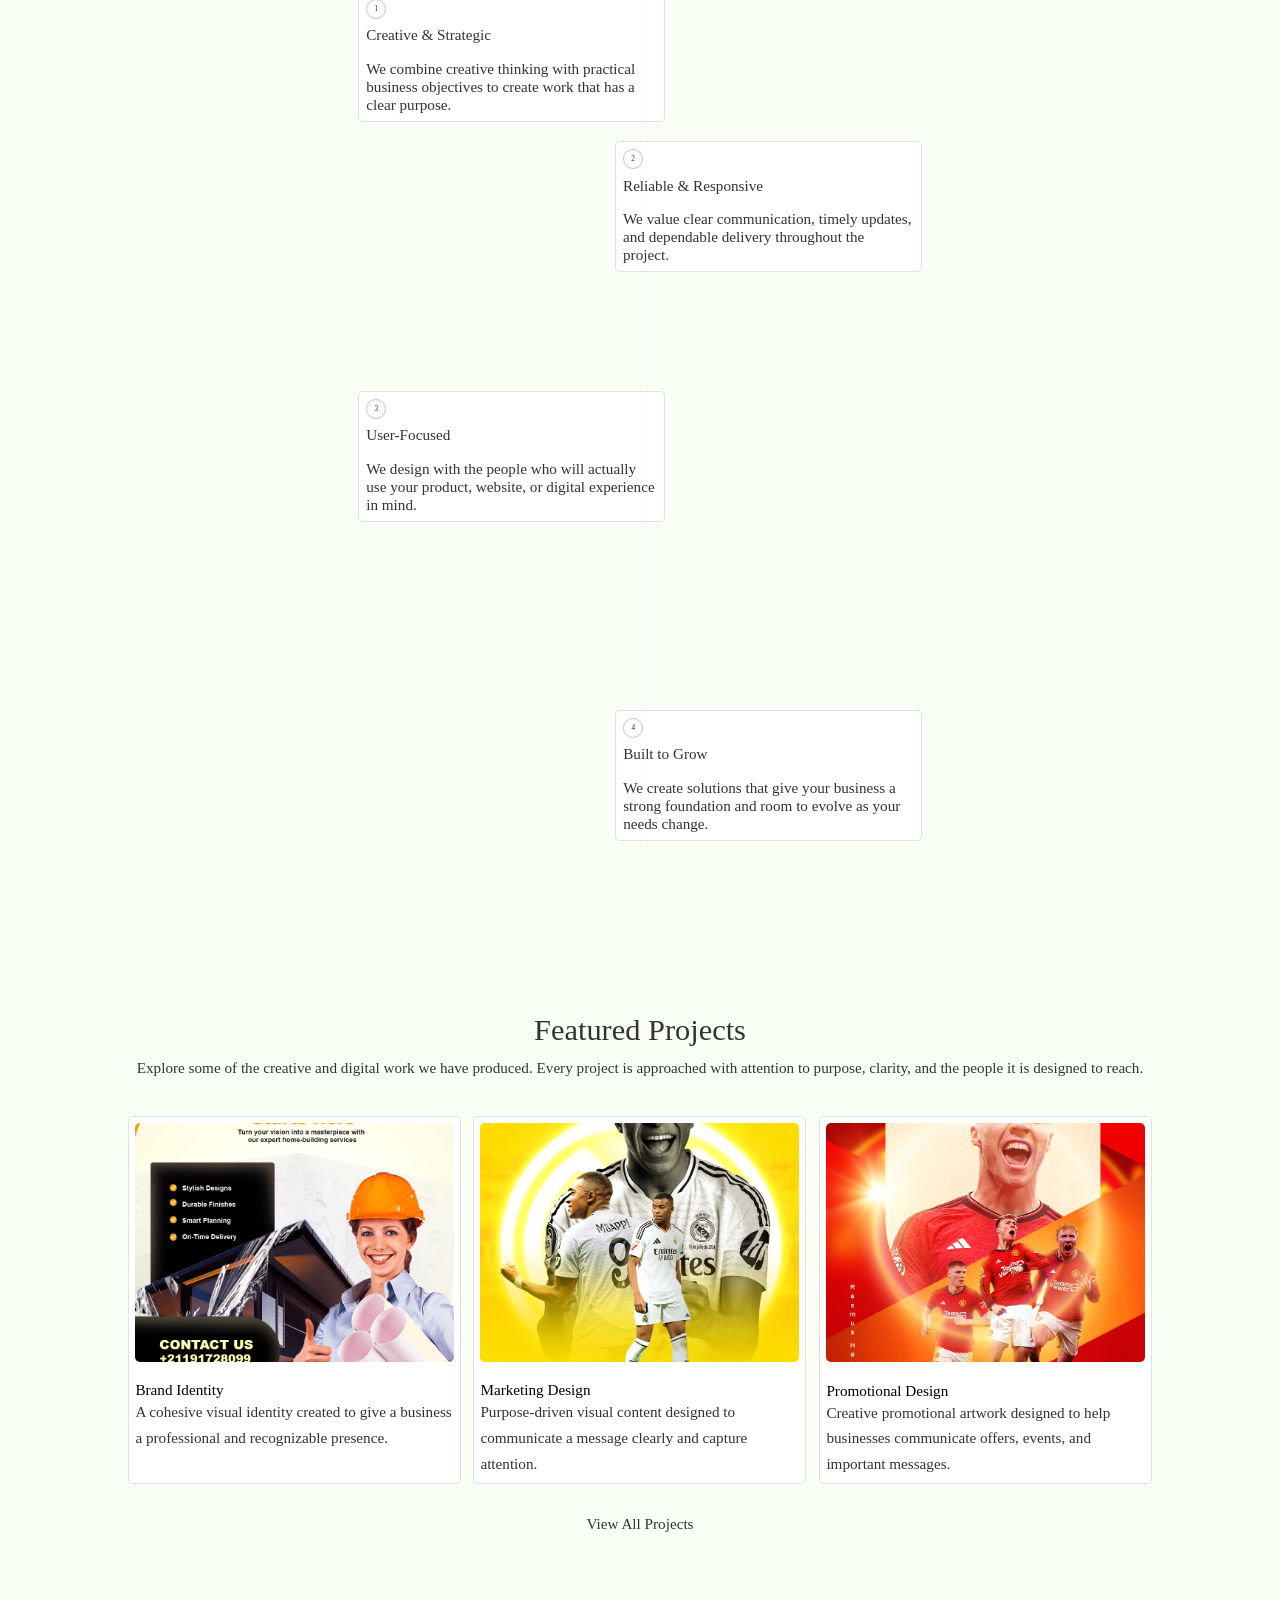
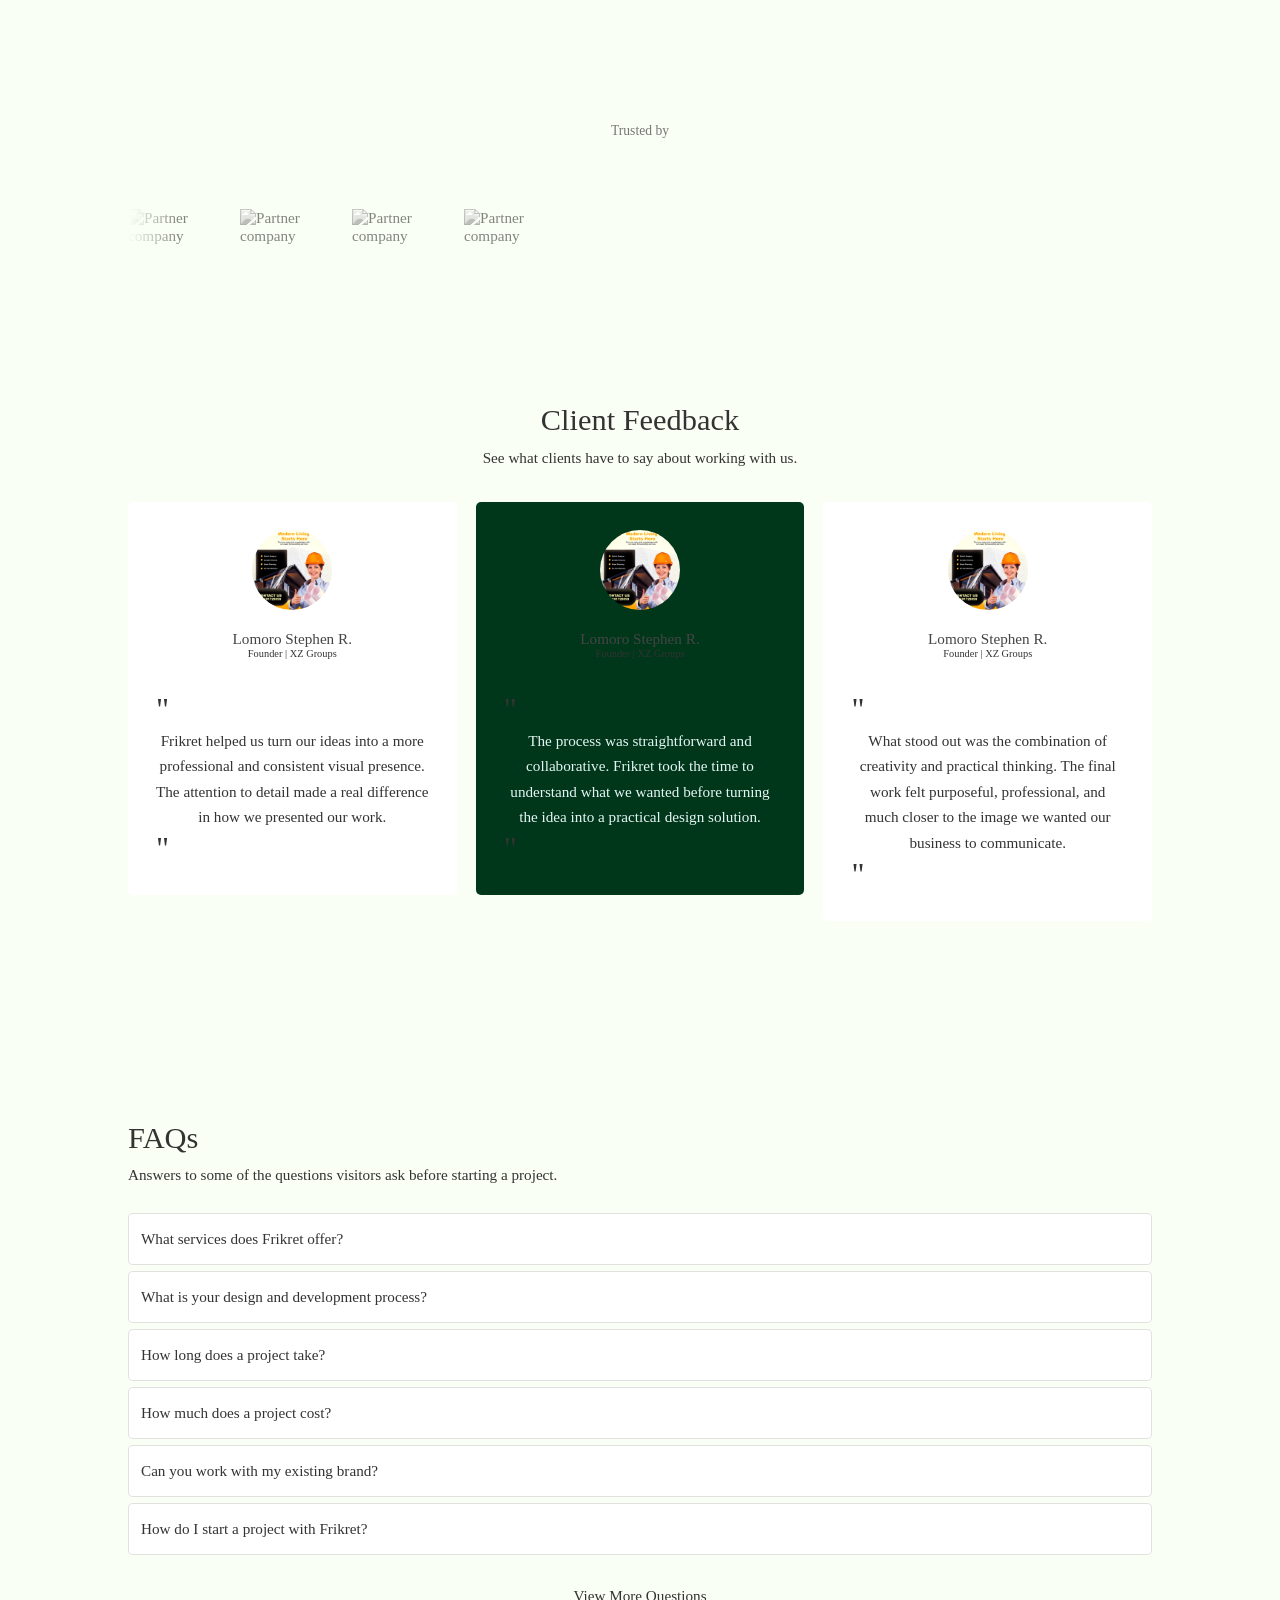
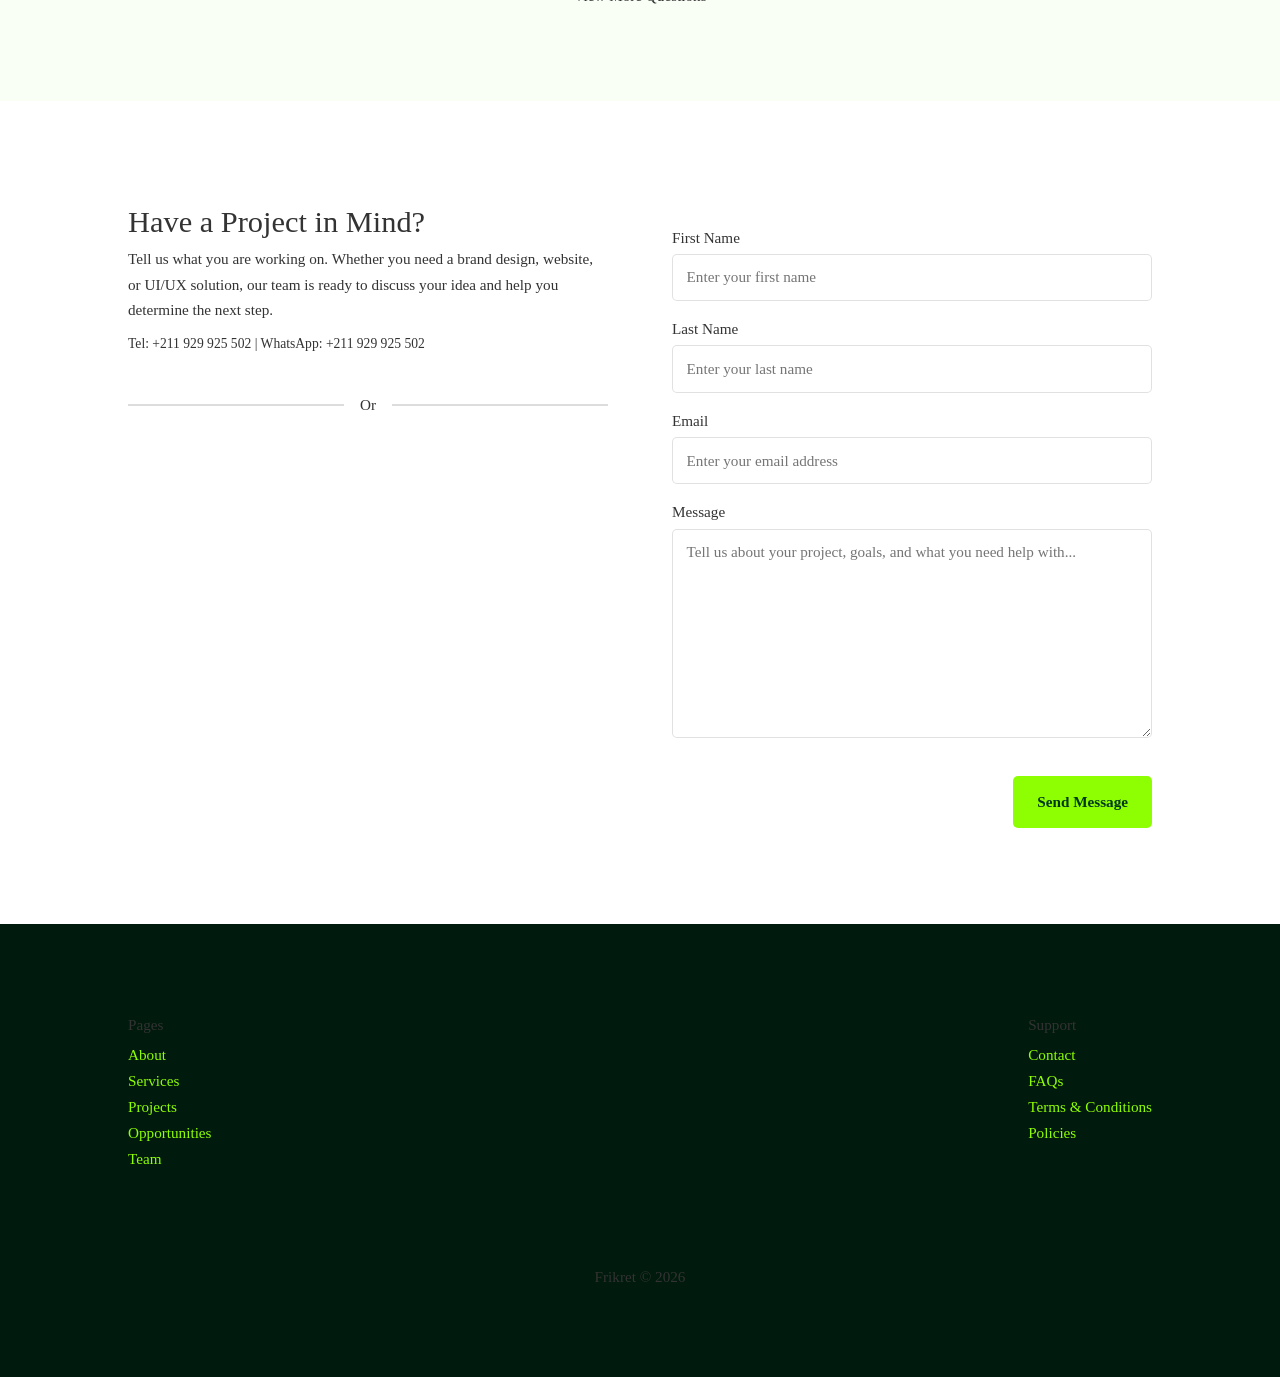
==== commit 99e98cbf: "debugged the images" ====
--- a/index.html
+++ b/index.html
@@ -388,18 +388,18 @@
 
         <div class="section-header">
 
-          <span class="supportTitle">
+          <span class="supportTitle reveal-on-scroll">
             Why Choose Us
           </span>
 
-          <h4 class="section-title">
+          <h4 class="section-title reveal-on-scroll">
             A design and technology partner focused on your goals
           </h4>
 
         </div>
 
 
-        <p>
+        <p class="reveal-on-scroll">
           Choosing the right creative partner is about more than getting something
           that looks good. You need a team that understands your goals, communicates
           clearly, pays attention to detail, and creates solutions that are useful
@@ -418,7 +418,7 @@
         <div class="why-cards">
 
 
-          <div class="why-card">
+          <div class="why-card reveal-on-scroll">
 
             <div class="point">
               1
@@ -454,7 +454,7 @@
           </div>
 
 
-          <div class="why-card">
+          <div class="why-card reveal-on-scroll">
 
             <div class="point">
               3
@@ -472,7 +472,7 @@
           </div>
 
 
-          <div class="why-card">
+          <div class="why-card reveal-on-scroll">
 
             <div class="point">
               4
@@ -509,11 +509,11 @@
 
         <div class="section-header">
 
-          <h2 class="section-title text-center">
+          <h2 class="section-title text-center reveal-on-scroll">
             Featured Projects
           </h2>
 
-          <p class="text-center">
+          <p class="text-center reveal-on-scroll">
             Explore some of the creative and digital work we have produced.
             Every project is approached with attention to purpose, clarity,
             and the people it is designed to reach.
@@ -527,7 +527,7 @@
 
           <!----- PROJECT 1 ----->
 
-          <div class="featured-card">
+          <div class="featured-card reveal-on-scroll">
 
             <div class="featured-image-wrap">
 
@@ -554,11 +554,11 @@
 
           <!----- PROJECT 2 ----->
 
-          <div class="featured-card">
+          <div class="featured-card reveal-on-scroll">
 
             <div class="featured-image-wrap">
 
-              <img src="assets/images/d.png" alt="Frikret graphic design project" loading="lazy" />
+              <img src="assets/images/34.png" alt="Frikret graphic design project" loading="lazy" />
 
             </div>
 
@@ -581,12 +581,11 @@
 
           <!----- PROJECT 3 ----->
 
-          <div class="featured-card">
+          <div class="featured-card reveal-on-scroll">
 
             <div class="featured-image-wrap">
 
-              <img src="assets/images/new-month-poster-002.jpg" alt="Frikret promotional design project"
-                loading="lazy" />
+              <img src="assets/images/555.png" alt="Frikret promotional design project" loading="lazy" />
 
             </div>
 
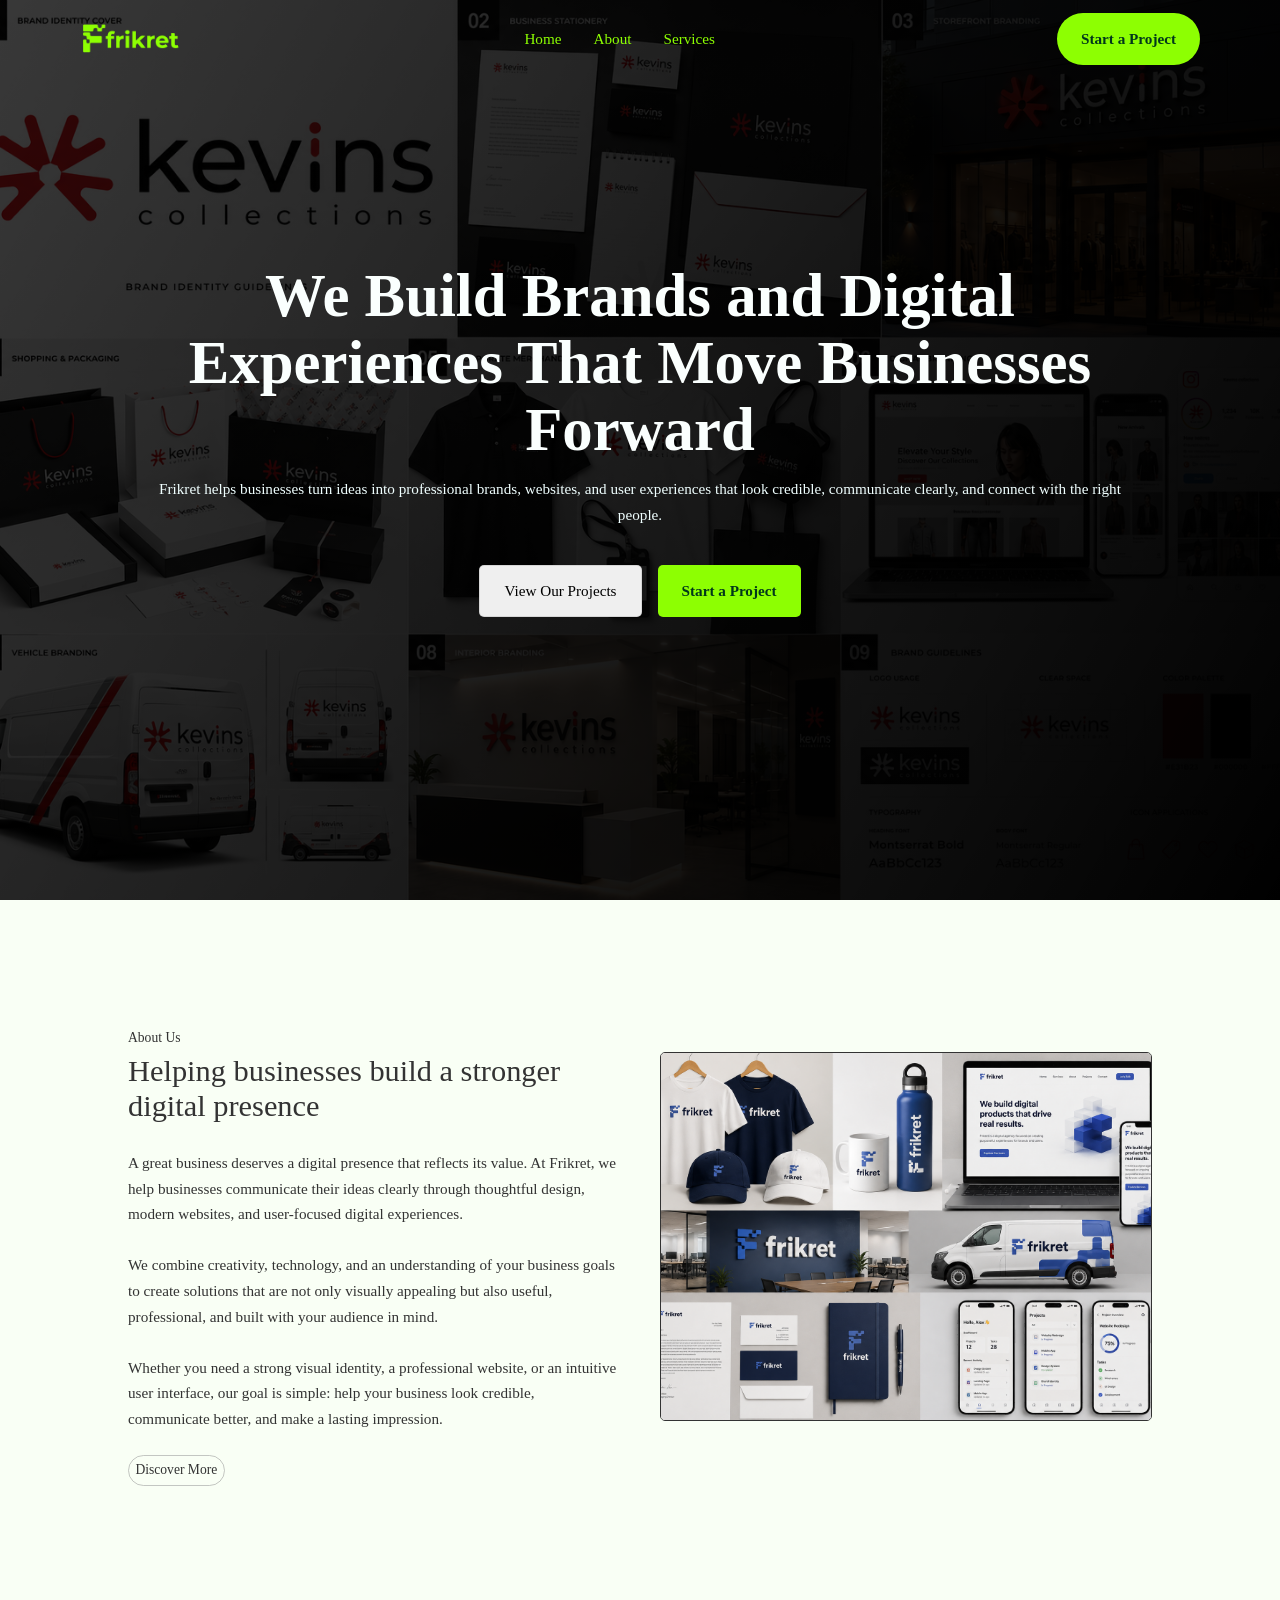
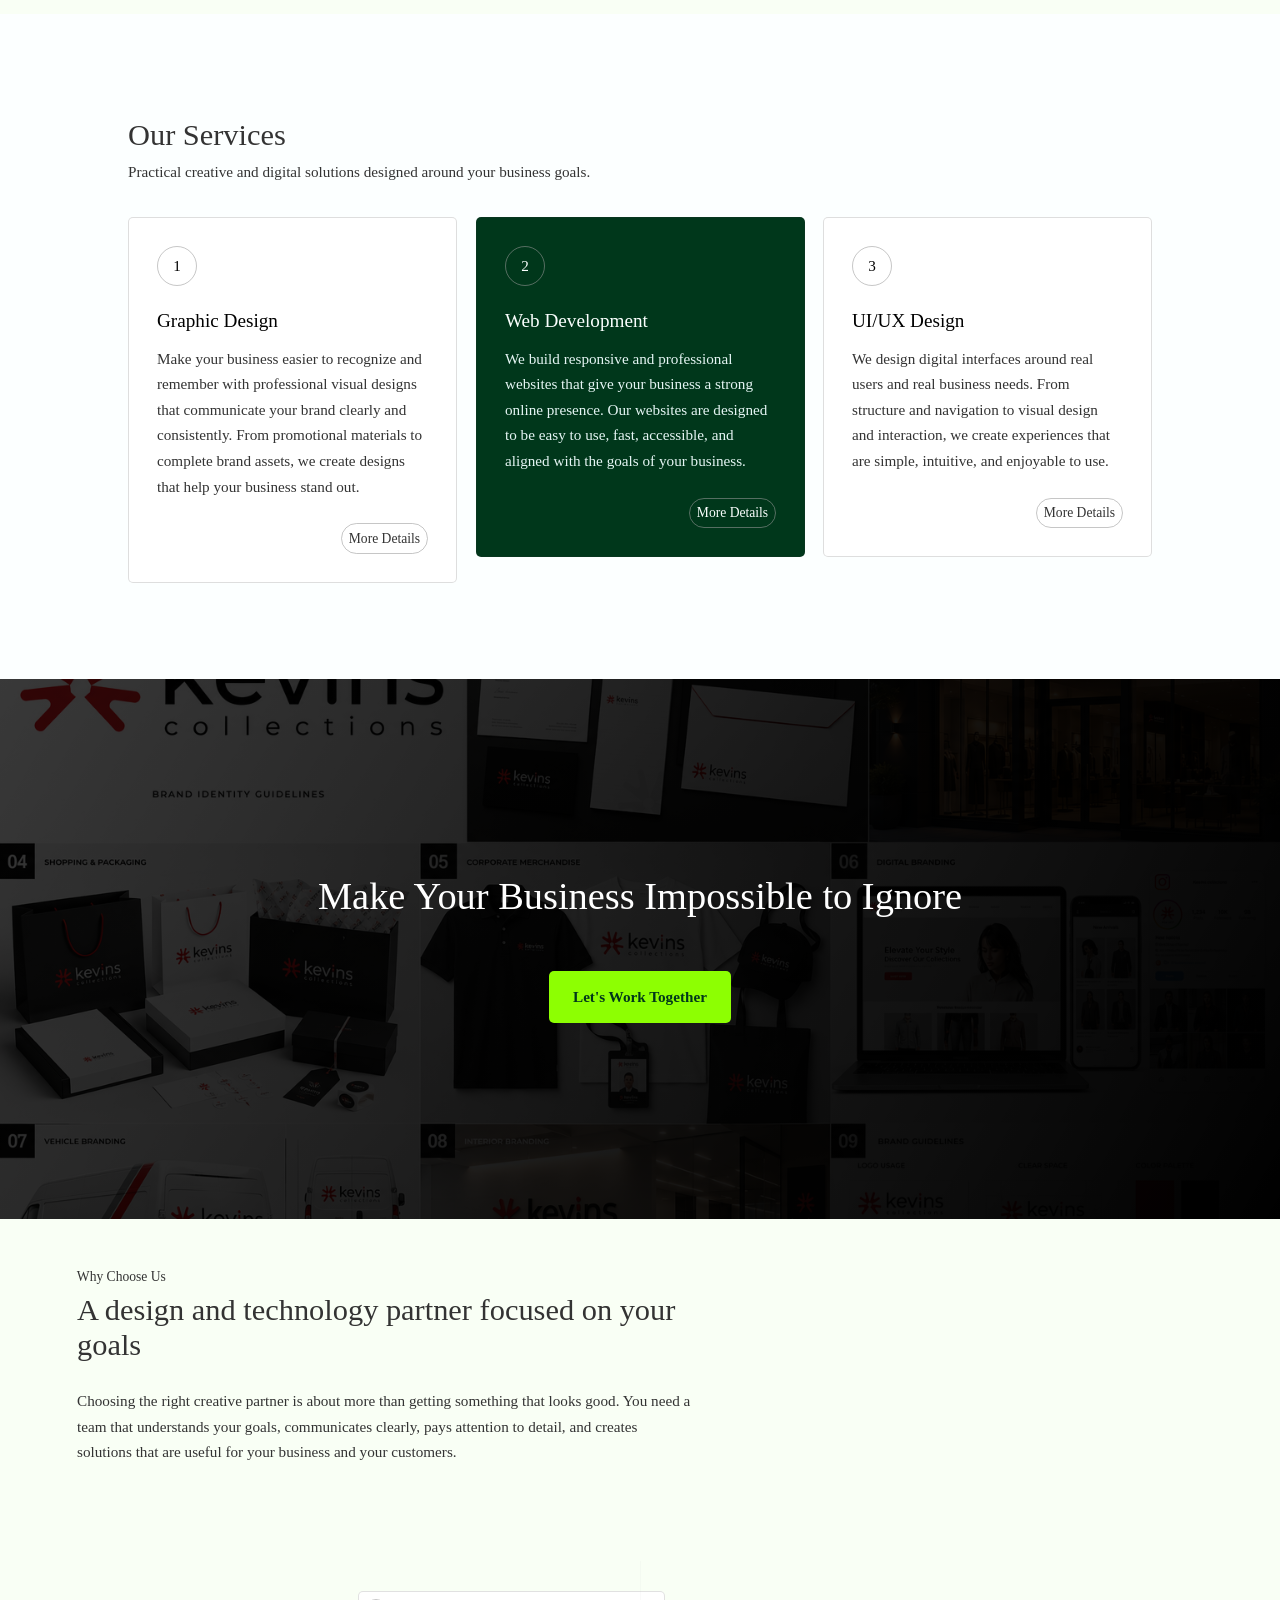
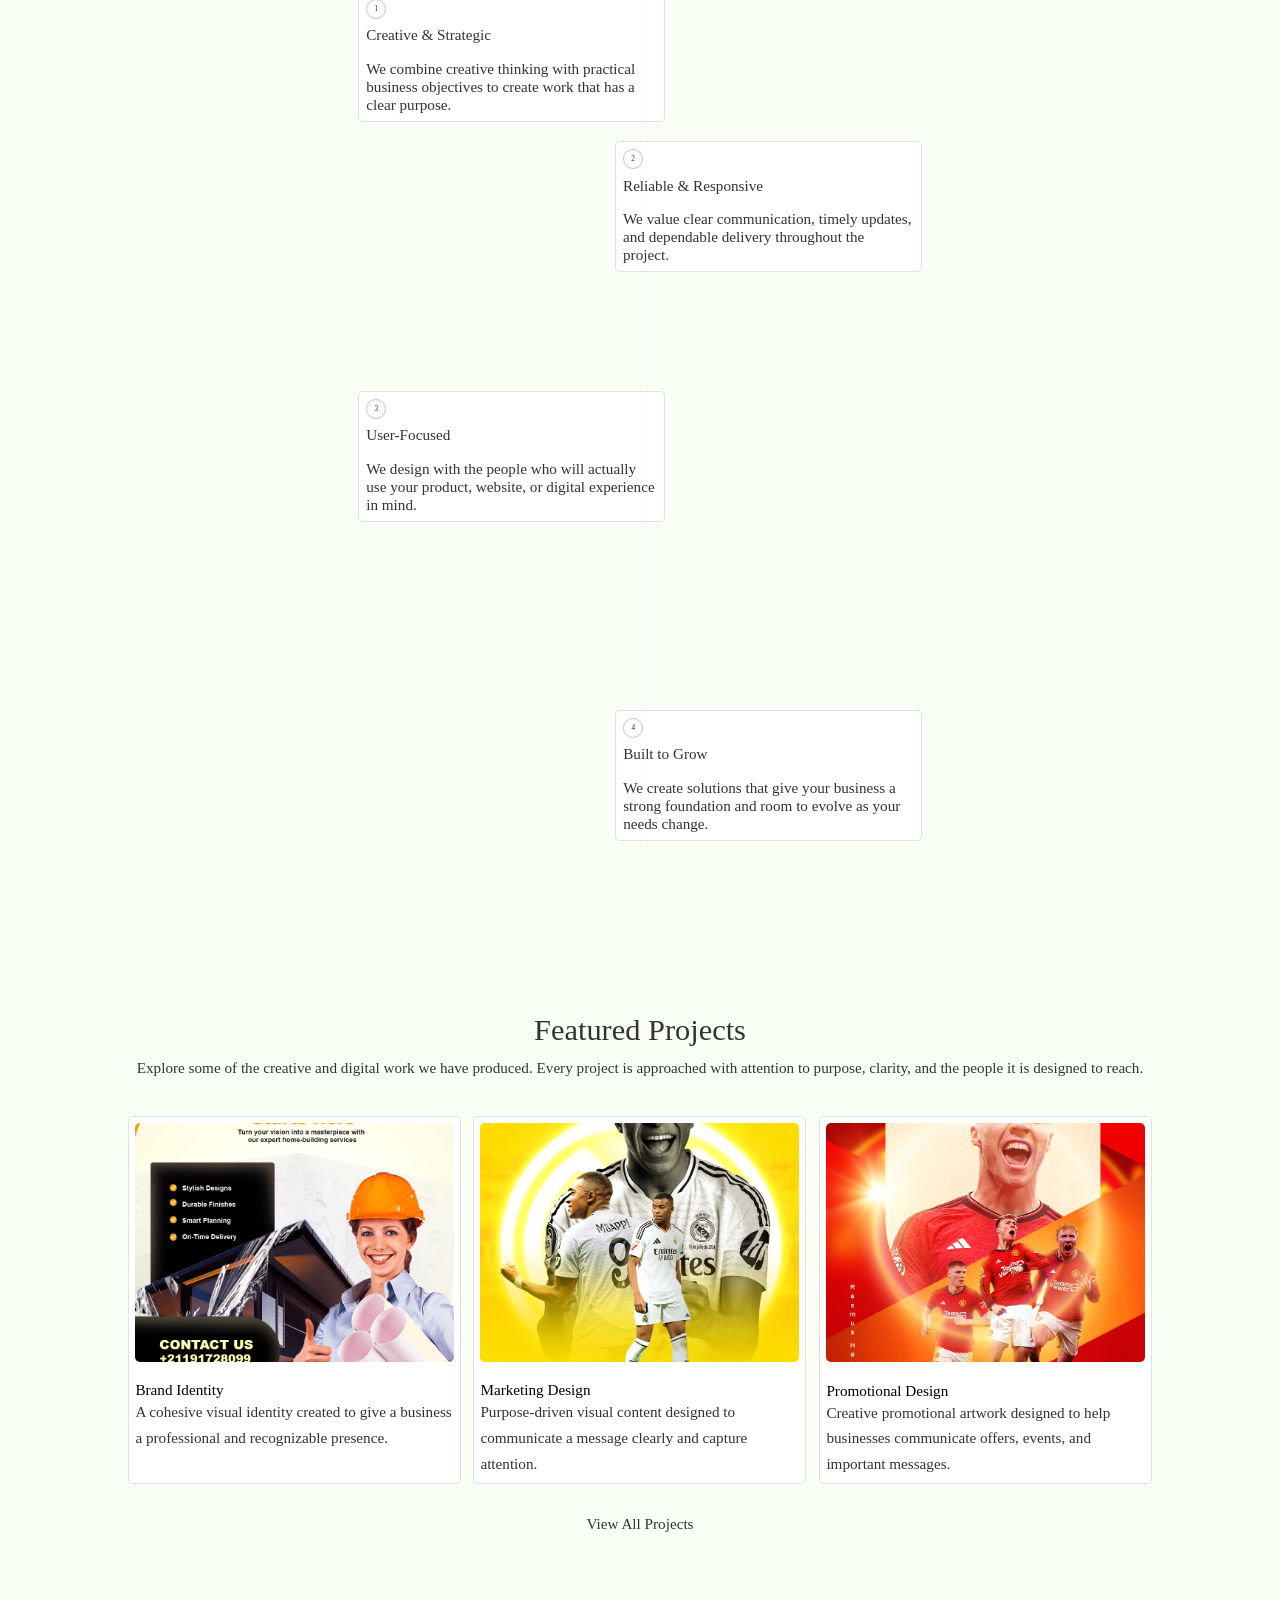
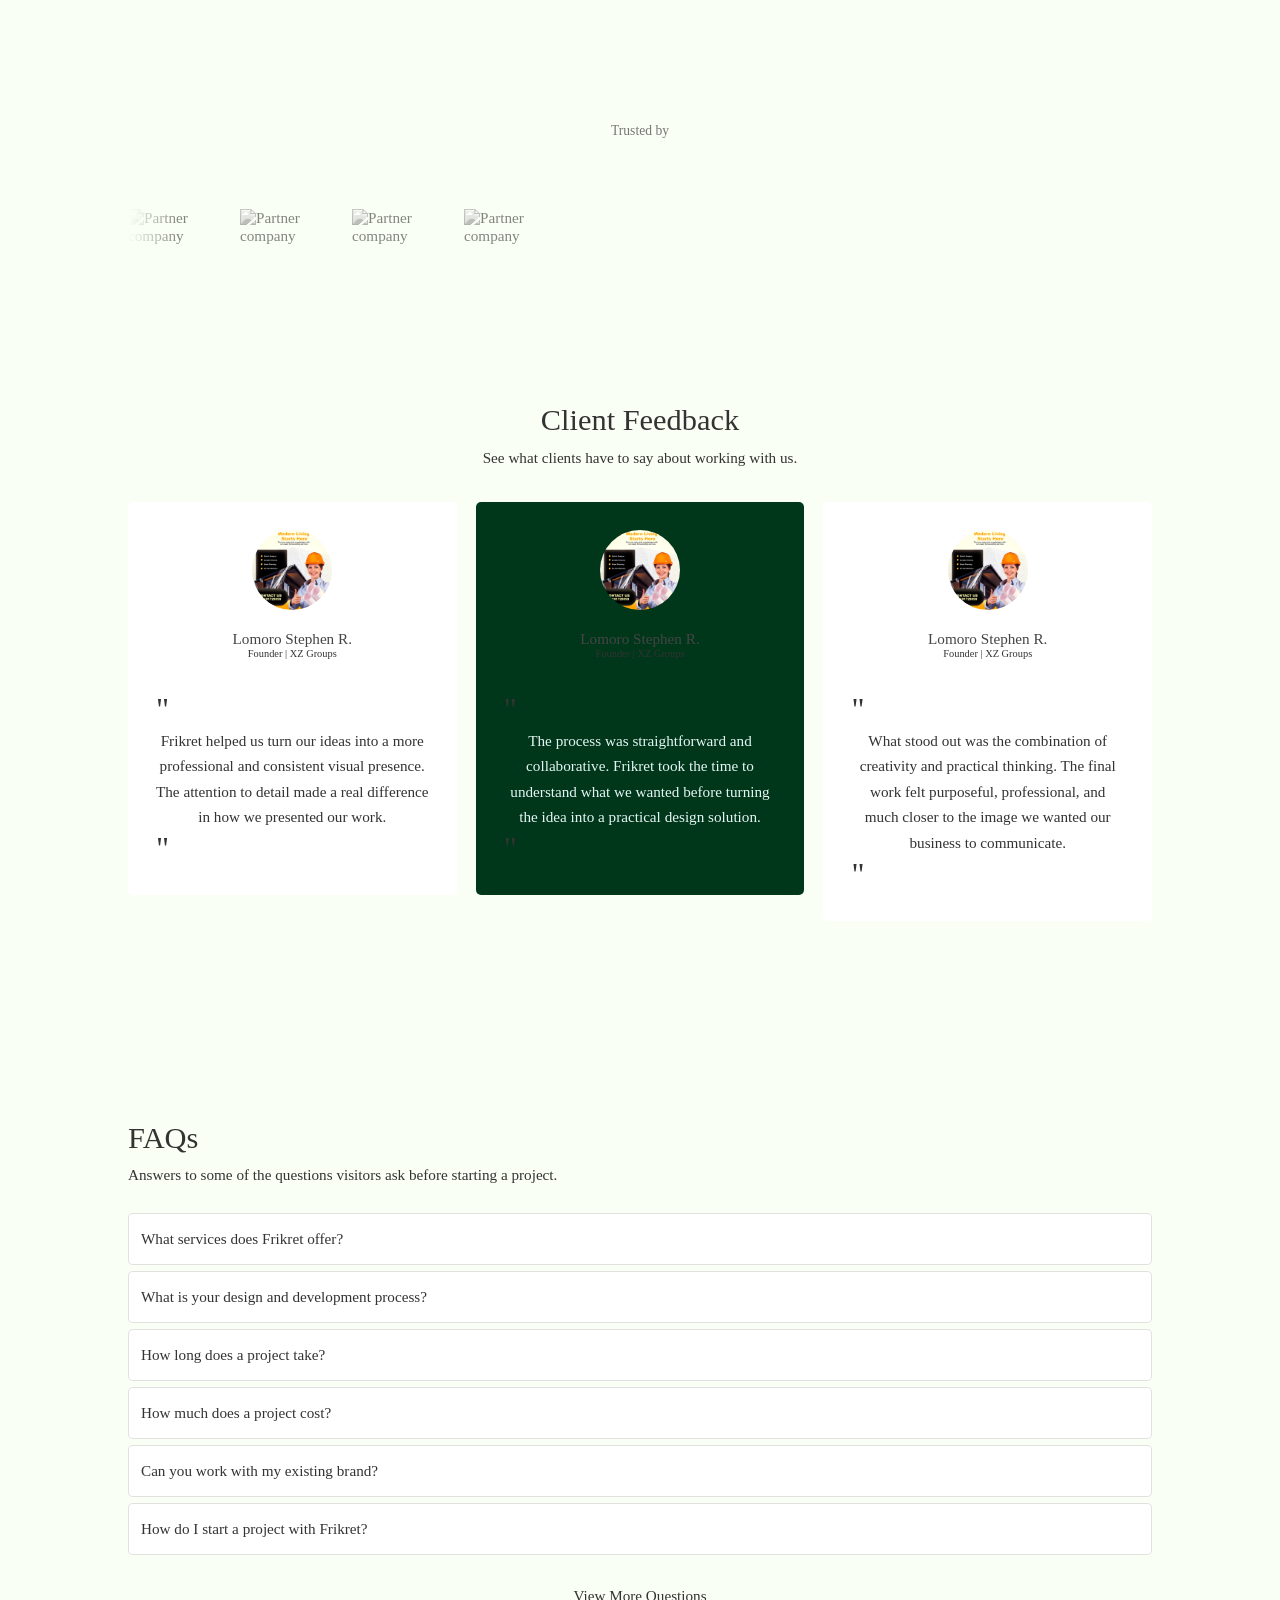
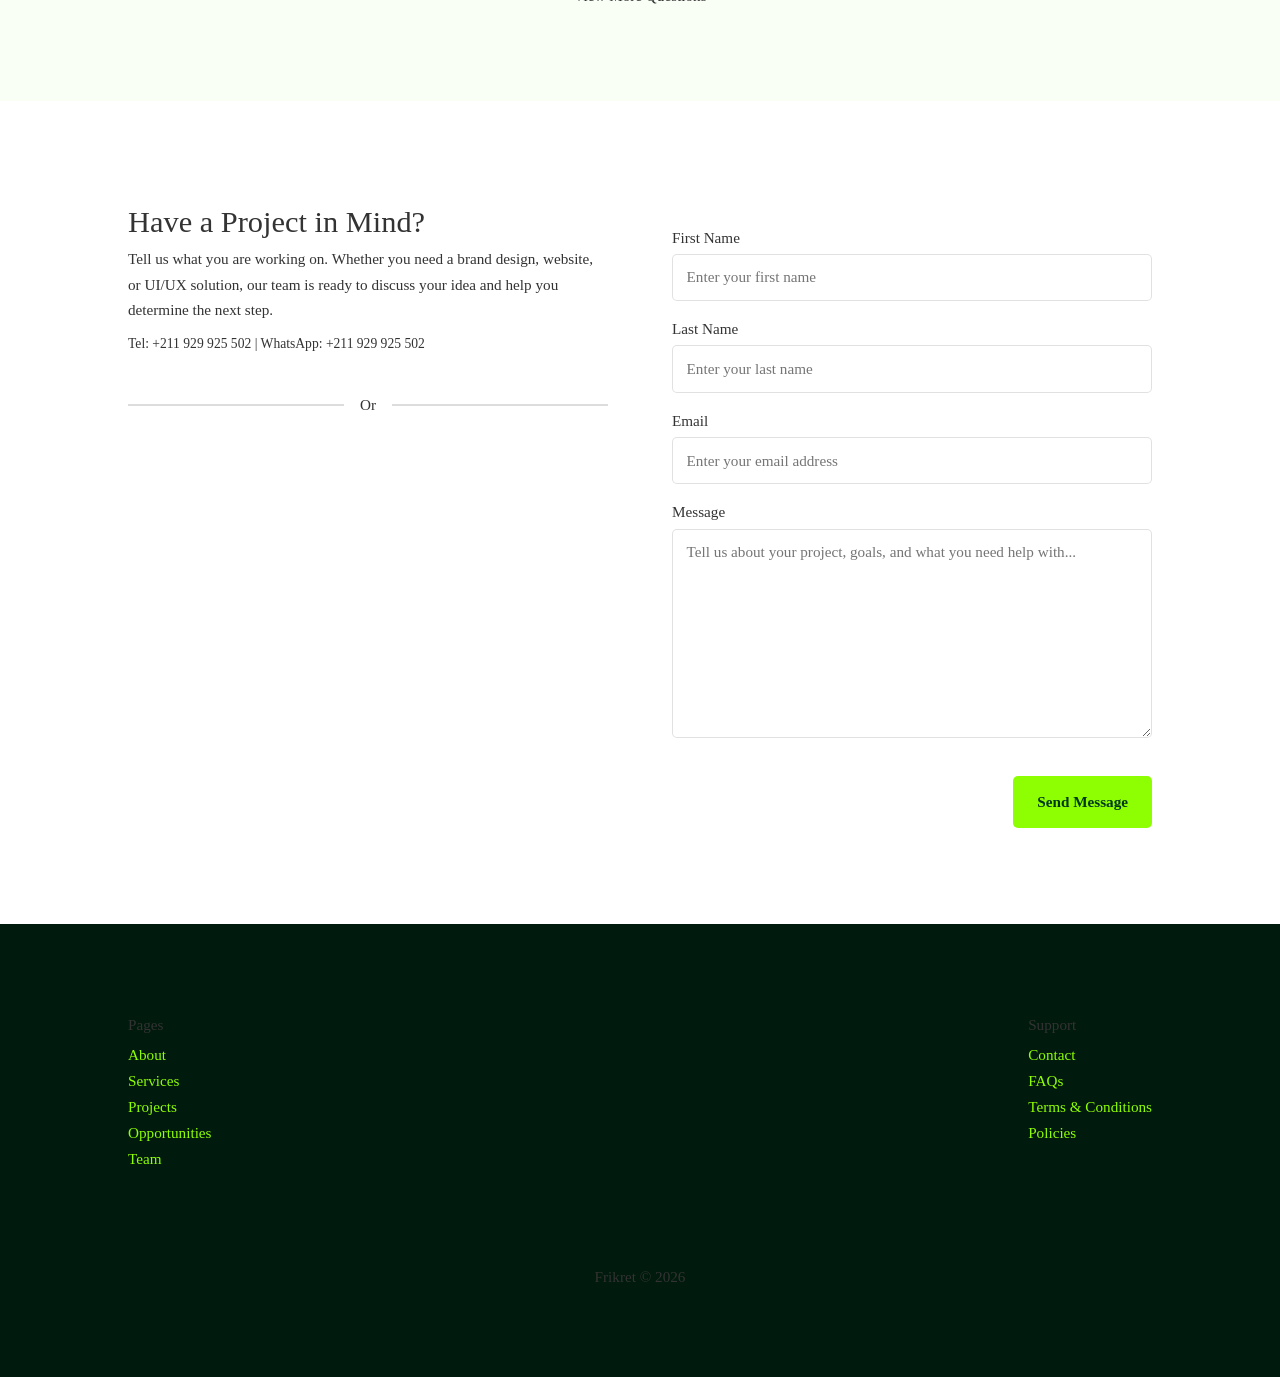
==== commit 8ac8a2d8: "debugged logo" ====
--- a/index.html
+++ b/index.html
@@ -27,7 +27,7 @@
   <header class="nav-bar">
 
     <div class="logo-container">
-      <img src="assets/icons/logo2.jpg" alt="Frikret logo" />
+      <img src="assets/icons/logo.png" alt="Frikret logo" />
     </div>
 
     <div class="display-none">
--- a/assets/css/navbar.css
+++ b/assets/css/navbar.css
@@ -17,7 +17,7 @@
 
 /* state applied by JS once user scrolls past threshold */
 .nav-bar.is-scrolled {
-    background: rgba(255, 255, 255, 0.88);
+    background: rgb(255, 255, 255);
     backdrop-filter: blur(10px);
     border-bottom: 1px solid #33333320;
     color: var(--text-color);
@@ -47,7 +47,7 @@
 
 .logo-container {
     height: 36px;
-    width: 72px;
+    width: fit-content;
 }
 
 .logo-container img {
